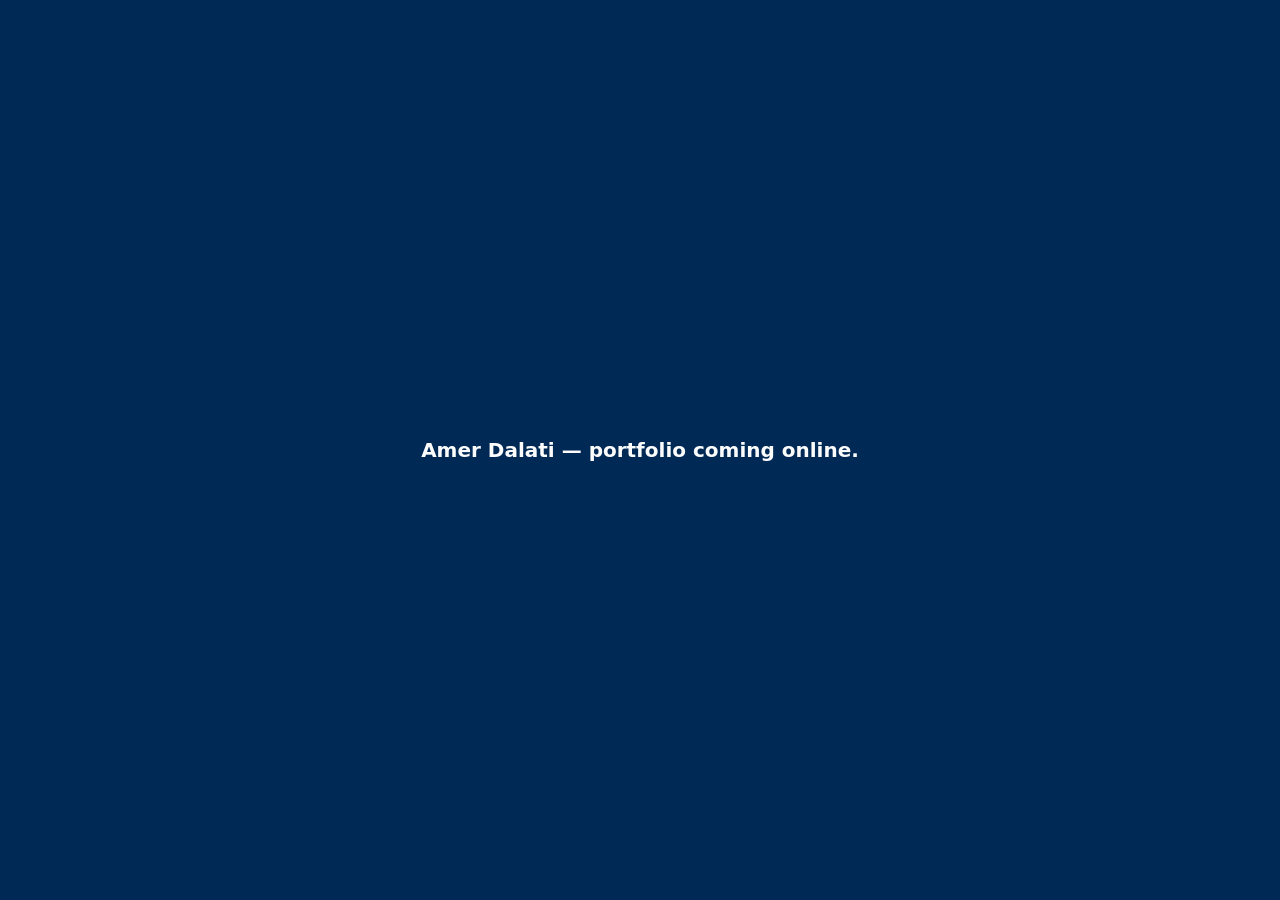
==== index.html @ c12037b4 "Set up GitHub Pages deployment Add the Actions workflow that publishes the site to https://amerdalat" ====
<!doctype html>
<html lang="en">
<head>
<meta charset="utf-8">
<meta name="viewport" content="width=device-width, initial-scale=1">
<meta name="theme-color" content="#002956">
<title>Amer Dalati</title>
<style>
  html, body { height: 100%; margin: 0; }
  body { display: grid; place-items: center; background: #002956; color: #fcfcfc;
         font: 600 1.25rem/1.4 system-ui, sans-serif; text-align: center; }
</style>
</head>
<body>
  <p>Amer Dalati — portfolio coming online.</p>
</body>
</html>
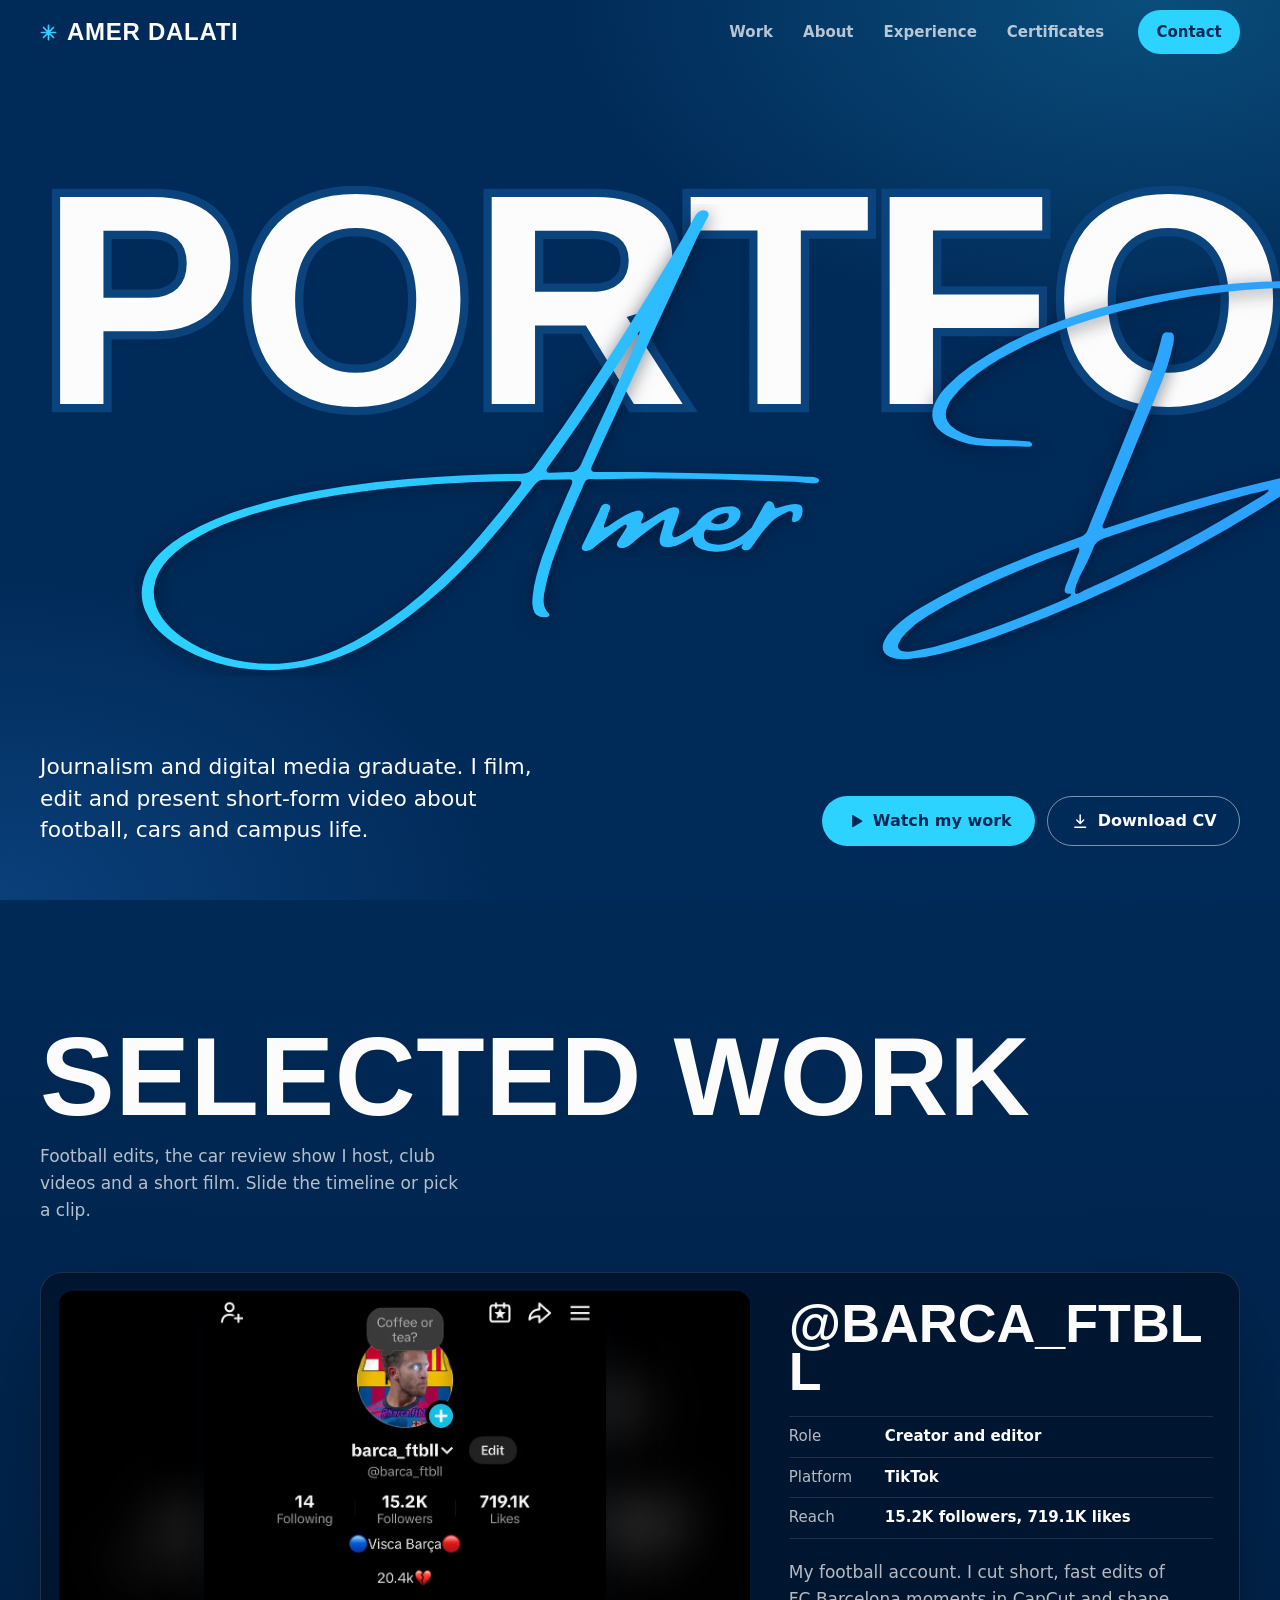
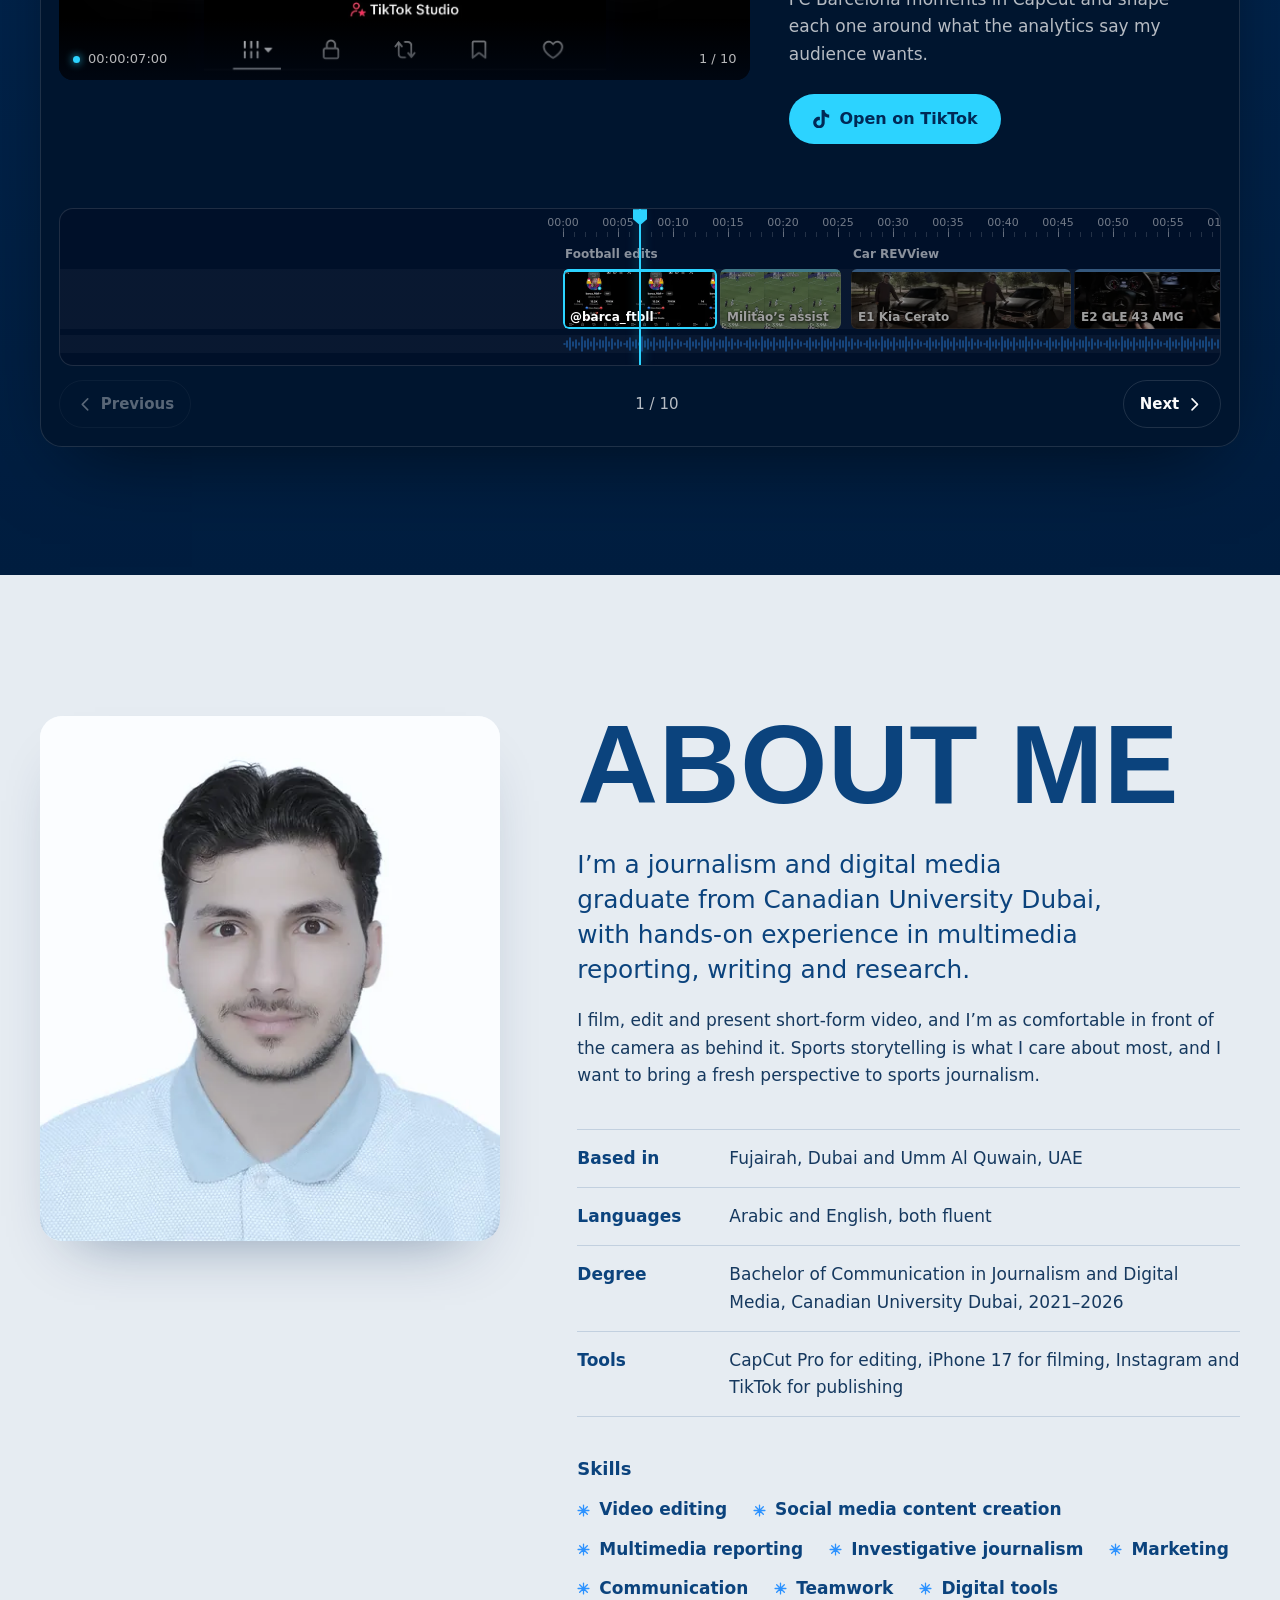
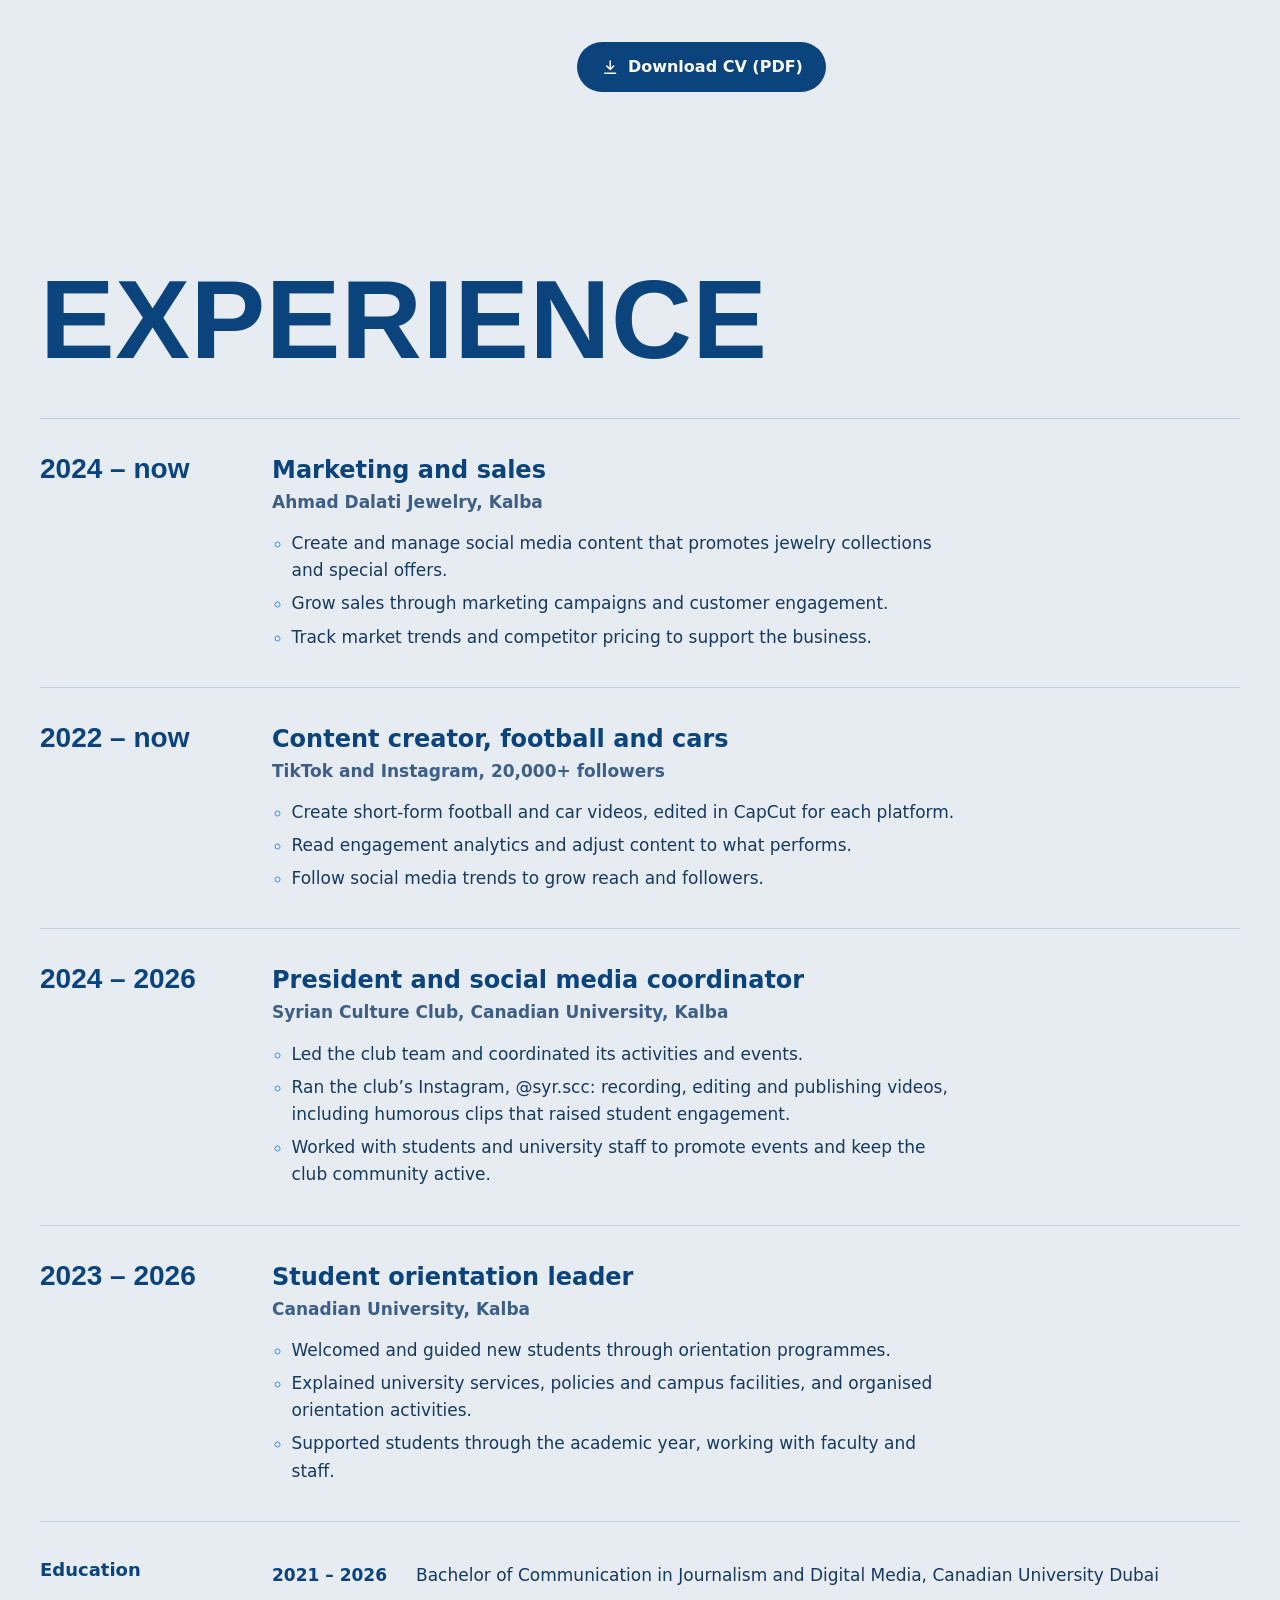
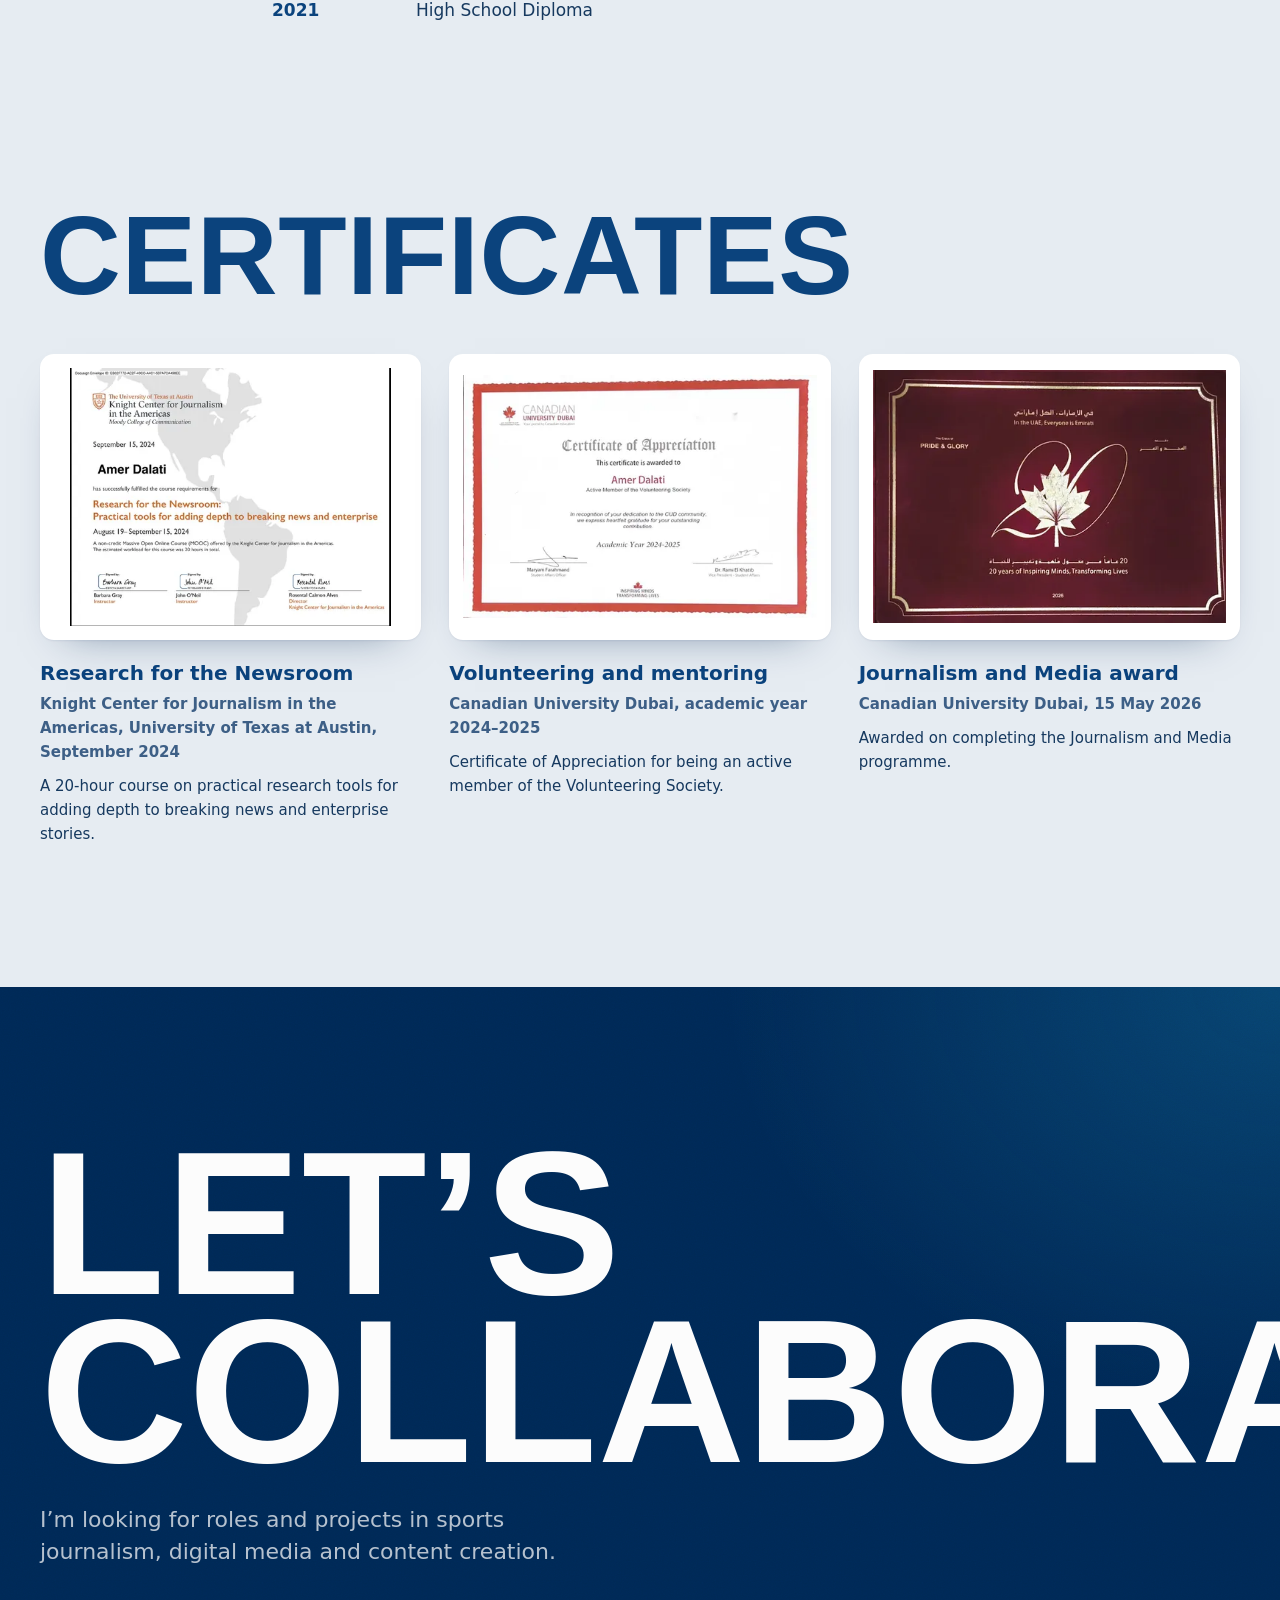
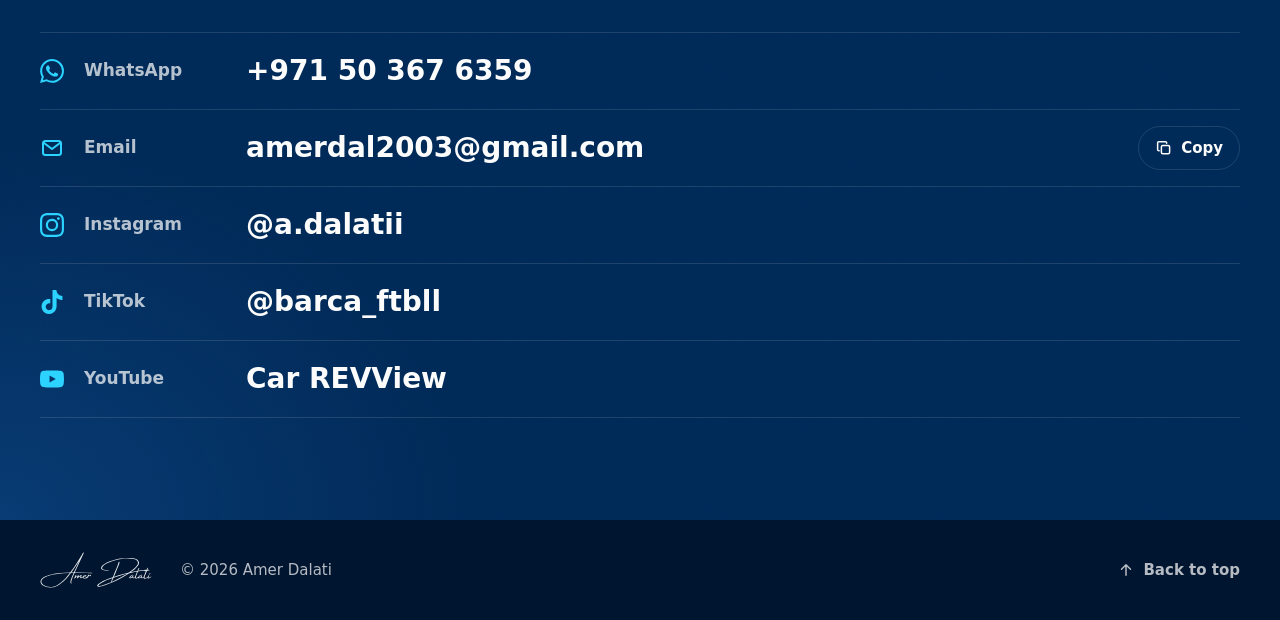
==== commit e822f75f: "Build the portfolio site Replace the placeholder with Amer's full portfolio: a hero that recreates h" ====
--- a/index.html
+++ b/index.html
@@ -1,17 +1,661 @@
 <!doctype html>
 <html lang="en">
 <head>
-<meta charset="utf-8">
-<meta name="viewport" content="width=device-width, initial-scale=1">
-<meta name="theme-color" content="#002956">
-<title>Amer Dalati</title>
-<style>
-  html, body { height: 100%; margin: 0; }
-  body { display: grid; place-items: center; background: #002956; color: #fcfcfc;
-         font: 600 1.25rem/1.4 system-ui, sans-serif; text-align: center; }
-</style>
+  <meta charset="utf-8">
+  <meta name="viewport" content="width=device-width, initial-scale=1, viewport-fit=cover">
+  <title>Amer Dalati | Journalism, video editing and content creation</title>
+  <meta name="description" content="Portfolio of Amer Dalati, a journalism and digital media graduate in the UAE who films, edits and presents short-form video about football, cars and campus life.">
+  <link rel="canonical" href="https://amerdalati.github.io/">
+  <meta name="theme-color" content="#002956">
+  <meta name="author" content="Amer Dalati">
+
+  <meta property="og:type" content="website">
+  <meta property="og:url" content="https://amerdalati.github.io/">
+  <meta property="og:title" content="Amer Dalati | Portfolio">
+  <meta property="og:description" content="Journalism and digital media graduate. Football edits, a car review show on YouTube, club content and a short film.">
+  <meta property="og:image" content="https://amerdalati.github.io/assets/img/og.jpg">
+  <meta property="og:image:type" content="image/jpeg">
+  <meta property="og:image:width" content="1200">
+  <meta property="og:image:height" content="630">
+  <meta property="og:image:alt" content="Amer Dalati's signature over the word Portfolio on a navy background.">
+  <meta name="twitter:card" content="summary_large_image">
+
+  <link rel="icon" href="favicon.svg" type="image/svg+xml">
+  <link rel="icon" href="favicon-32.png" sizes="32x32" type="image/png">
+  <link rel="apple-touch-icon" href="apple-touch-icon.png">
+  <link rel="manifest" href="site.webmanifest">
+
+  <link rel="preload" href="assets/fonts/big-shoulders-display.woff2" as="font" type="font/woff2" crossorigin>
+  <link rel="preload" href="assets/fonts/public-sans.woff2" as="font" type="font/woff2" crossorigin>
+  <link rel="stylesheet" href="assets/css/style.css">
+  <script>document.documentElement.classList.add('js');</script>
+  <script type="module" src="assets/js/main.js"></script>
+
+  <script type="application/ld+json">
+  {
+    "@context": "https://schema.org",
+    "@type": "Person",
+    "name": "Amer Dalati",
+    "url": "https://amerdalati.github.io/",
+    "image": "https://amerdalati.github.io/assets/img/portrait-800.jpg",
+    "jobTitle": "Video editor and content creator",
+    "description": "Journalism and digital media graduate who films, edits and presents short-form video about football, cars and campus life.",
+    "email": "mailto:amerdal2003@gmail.com",
+    "alumniOf": { "@type": "CollegeOrUniversity", "name": "Canadian University Dubai" },
+    "knowsLanguage": ["ar", "en"],
+    "address": { "@type": "PostalAddress", "addressCountry": "AE" },
+    "sameAs": [
+      "https://www.instagram.com/a.dalatii/",
+      "https://www.tiktok.com/@barca_ftbll",
+      "https://www.youtube.com/@AmerDalati-bg3nh",
+      "https://github.com/AmerDalati"
+    ]
+  }
+  </script>
 </head>
 <body>
-  <p>Amer Dalati — portfolio coming online.</p>
+<svg xmlns="http://www.w3.org/2000/svg" width="0" height="0" style="position:absolute" aria-hidden="true" focusable="false">
+<symbol id="i-tiktok" viewBox="0 0 24 24"><path fill="currentColor" d="M12.525.02c1.31-.02 2.61-.01 3.91-.02.08 1.53.63 3.09 1.75 4.17 1.12 1.11 2.7 1.62 4.24 1.79v4.03c-1.44-.05-2.89-.35-4.2-.97-.57-.26-1.1-.59-1.62-.93-.01 2.92.01 5.84-.02 8.75-.08 1.4-.54 2.79-1.35 3.94-1.31 1.92-3.58 3.17-5.91 3.21-1.43.08-2.86-.31-4.08-1.03-2.02-1.19-3.44-3.37-3.65-5.71-.02-.5-.03-1-.01-1.49.18-1.9 1.12-3.72 2.58-4.96 1.66-1.44 3.98-2.13 6.15-1.72.02 1.48-.04 2.96-.04 4.44-.99-.32-2.15-.23-3.02.37-.63.41-1.11 1.04-1.36 1.75-.21.51-.15 1.07-.14 1.61.24 1.64 1.82 3.02 3.5 2.87 1.12-.01 2.19-.66 2.77-1.61.19-.33.4-.67.41-1.06.1-1.79.06-3.57.07-5.36.01-4.03-.01-8.05.02-12.07z"/></symbol>
+<symbol id="i-instagram" viewBox="0 0 24 24"><path fill="currentColor" d="M7.0301.084c-1.2768.0602-2.1487.264-2.911.5634-.7888.3075-1.4575.72-2.1228 1.3877-.6652.6677-1.075 1.3368-1.3802 2.127-.2954.7638-.4956 1.6365-.552 2.914-.0564 1.2775-.0689 1.6882-.0626 4.947.0062 3.2586.0206 3.6671.0825 4.9473.061 1.2765.264 2.1482.5635 2.9107.308.7889.72 1.4573 1.388 2.1228.6679.6655 1.3365 1.0743 2.1285 1.38.7632.295 1.6361.4961 2.9134.552 1.2773.056 1.6884.069 4.9462.0627 3.2578-.0062 3.668-.0207 4.9478-.0814 1.28-.0607 2.147-.2652 2.9098-.5633.7889-.3086 1.4578-.72 2.1228-1.3881.665-.6682 1.0745-1.3378 1.3795-2.1284.2957-.7632.4966-1.636.552-2.9124.056-1.2809.0692-1.6898.063-4.948-.0063-3.2583-.021-3.6668-.0817-4.9465-.0607-1.2797-.264-2.1487-.5633-2.9117-.3084-.7889-.72-1.4568-1.3876-2.1228C21.2982 1.33 20.628.9208 19.8378.6165 19.074.321 18.2017.1197 16.9244.0645 15.6471.0093 15.236-.005 11.977.0014 8.718.0076 8.31.0215 7.0301.0839m.1402 21.6932c-1.17-.0509-1.8053-.2453-2.2287-.408-.5606-.216-.96-.4771-1.3819-.895-.422-.4178-.6811-.8186-.9-1.378-.1644-.4234-.3624-1.058-.4171-2.228-.0595-1.2645-.072-1.6442-.079-4.848-.007-3.2037.0053-3.583.0607-4.848.05-1.169.2456-1.805.408-2.2282.216-.5613.4762-.96.895-1.3816.4188-.4217.8184-.6814 1.3783-.9003.423-.1651 1.0575-.3614 2.227-.4171 1.2655-.06 1.6447-.072 4.848-.079 3.2033-.007 3.5835.005 4.8495.0608 1.169.0508 1.8053.2445 2.228.408.5608.216.96.4754 1.3816.895.4217.4194.6816.8176.9005 1.3787.1653.4217.3617 1.056.4169 2.2263.0602 1.2655.0739 1.645.0796 4.848.0058 3.203-.0055 3.5834-.061 4.848-.051 1.17-.245 1.8055-.408 2.2294-.216.5604-.4763.96-.8954 1.3814-.419.4215-.8181.6811-1.3783.9-.4224.1649-1.0577.3617-2.2262.4174-1.2656.0595-1.6448.072-4.8493.079-3.2045.007-3.5825-.006-4.848-.0608M16.953 5.5864A1.44 1.44 0 1 0 18.39 4.144a1.44 1.44 0 0 0-1.437 1.4424M5.8385 12.012c.0067 3.4032 2.7706 6.1557 6.173 6.1493 3.4026-.0065 6.157-2.7701 6.1506-6.1733-.0065-3.4032-2.771-6.1565-6.174-6.1498-3.403.0067-6.156 2.771-6.1496 6.1738M8 12.0077a4 4 0 1 1 4.008 3.9921A3.9996 3.9996 0 0 1 8 12.0077"/></symbol>
+<symbol id="i-youtube" viewBox="0 0 24 24"><path fill="currentColor" d="M23.498 6.186a3.016 3.016 0 0 0-2.122-2.136C19.505 3.545 12 3.545 12 3.545s-7.505 0-9.377.505A3.017 3.017 0 0 0 .502 6.186C0 8.07 0 12 0 12s0 3.93.502 5.814a3.016 3.016 0 0 0 2.122 2.136c1.871.505 9.376.505 9.376.505s7.505 0 9.377-.505a3.015 3.015 0 0 0 2.122-2.136C24 15.93 24 12 24 12s0-3.93-.502-5.814zM9.545 15.568V8.432L15.818 12l-6.273 3.568z"/></symbol>
+<symbol id="i-whatsapp" viewBox="0 0 24 24"><path fill="currentColor" d="M17.472 14.382c-.297-.149-1.758-.867-2.03-.967-.273-.099-.471-.148-.67.15-.197.297-.767.966-.94 1.164-.173.199-.347.223-.644.075-.297-.15-1.255-.463-2.39-1.475-.883-.788-1.48-1.761-1.653-2.059-.173-.297-.018-.458.13-.606.134-.133.298-.347.446-.52.149-.174.198-.298.298-.497.099-.198.05-.371-.025-.52-.075-.149-.669-1.612-.916-2.207-.242-.579-.487-.5-.669-.51-.173-.008-.371-.01-.57-.01-.198 0-.52.074-.792.372-.272.297-1.04 1.016-1.04 2.479 0 1.462 1.065 2.875 1.213 3.074.149.198 2.096 3.2 5.077 4.487.709.306 1.262.489 1.694.625.712.227 1.36.195 1.871.118.571-.085 1.758-.719 2.006-1.413.248-.694.248-1.289.173-1.413-.074-.124-.272-.198-.57-.347m-5.421 7.403h-.004a9.87 9.87 0 01-5.031-1.378l-.361-.214-3.741.982.998-3.648-.235-.374a9.86 9.86 0 01-1.51-5.26c.001-5.45 4.436-9.884 9.888-9.884 2.64 0 5.122 1.03 6.988 2.898a9.825 9.825 0 012.893 6.994c-.003 5.45-4.437 9.884-9.885 9.884m8.413-18.297A11.815 11.815 0 0012.05 0C5.495 0 .16 5.335.157 11.892c0 2.096.547 4.142 1.588 5.945L.057 24l6.305-1.654a11.882 11.882 0 005.683 1.448h.005c6.554 0 11.89-5.335 11.893-11.893a11.821 11.821 0 00-3.48-8.413Z"/></symbol>
+<symbol id="i-drive" viewBox="0 0 24 24"><path fill="currentColor" d="M12.01 1.485c-2.082 0-3.754.02-3.743.047.01.02 1.708 3.001 3.774 6.62l3.76 6.574h3.76c2.081 0 3.753-.02 3.742-.047-.005-.02-1.708-3.001-3.775-6.62l-3.76-6.574zm-4.76 1.73a789.828 789.861 0 0 0-3.63 6.319L0 15.868l1.89 3.298 1.885 3.297 3.62-6.335 3.618-6.33-1.88-3.287C8.1 4.704 7.255 3.22 7.25 3.214zm2.259 12.653-.203.348c-.114.198-.96 1.672-1.88 3.287a423.93 423.948 0 0 1-1.698 2.97c-.01.026 3.24.042 7.222.042h7.244l1.796-3.157c.992-1.734 1.85-3.23 1.906-3.323l.104-.167h-7.249z"/></symbol>
+<symbol id="i-play" viewBox="0 0 24 24"><path fill="currentColor" d="M8 5.14v13.72a1 1 0 0 0 1.5.86l11.24-6.86a1 1 0 0 0 0-1.72L9.5 4.28A1 1 0 0 0 8 5.14z"/></symbol>
+<symbol id="i-prev" viewBox="0 0 24 24"><path fill="none" stroke="currentColor" stroke-width="2" stroke-linecap="round" stroke-linejoin="round" d="M15 5l-7 7 7 7"/></symbol>
+<symbol id="i-next" viewBox="0 0 24 24"><path fill="none" stroke="currentColor" stroke-width="2" stroke-linecap="round" stroke-linejoin="round" d="M9 5l7 7-7 7"/></symbol>
+<symbol id="i-download" viewBox="0 0 24 24"><path fill="none" stroke="currentColor" stroke-width="2" stroke-linecap="round" stroke-linejoin="round" d="M12 4v11m0 0l-4.5-4.5M12 15l4.5-4.5M5 20h14"/></symbol>
+<symbol id="i-copy" viewBox="0 0 24 24"><rect x="8.5" y="8.5" width="11" height="11" rx="2" fill="none" stroke="currentColor" stroke-width="2"/><path fill="none" stroke="currentColor" stroke-width="2" stroke-linecap="round" d="M15.5 5.5v-.5a1.5 1.5 0 0 0-1.5-1.5H5A1.5 1.5 0 0 0 3.5 5v9A1.5 1.5 0 0 0 5 15.5h.5"/></symbol>
+<symbol id="i-check" viewBox="0 0 24 24"><path fill="none" stroke="currentColor" stroke-width="2.2" stroke-linecap="round" stroke-linejoin="round" d="M5 12.5l4.5 4.5L19 7.5"/></symbol>
+<symbol id="i-mail" viewBox="0 0 24 24"><rect x="3" y="5" width="18" height="14" rx="2.5" fill="none" stroke="currentColor" stroke-width="2"/><path fill="none" stroke="currentColor" stroke-width="2" stroke-linecap="round" stroke-linejoin="round" d="M4 7l8 6 8-6"/></symbol>
+<symbol id="i-menu" viewBox="0 0 24 24"><path fill="none" stroke="currentColor" stroke-width="2" stroke-linecap="round" d="M4 8h16M4 16h16"/></symbol>
+<symbol id="i-close" viewBox="0 0 24 24"><path fill="none" stroke="currentColor" stroke-width="2" stroke-linecap="round" d="M6 6l12 12M18 6L6 18"/></symbol>
+<symbol id="i-up" viewBox="0 0 24 24"><path fill="none" stroke="currentColor" stroke-width="2" stroke-linecap="round" stroke-linejoin="round" d="M12 19V5m0 0l-6 6m6-6l6 6"/></symbol>
+<symbol id="i-external" viewBox="0 0 24 24"><path fill="none" stroke="currentColor" stroke-width="2" stroke-linecap="round" stroke-linejoin="round" d="M14 5h5v5M19 5l-8.5 8.5M17 14v4a1.5 1.5 0 0 1-1.5 1.5h-9A1.5 1.5 0 0 1 5 18V8.5A1.5 1.5 0 0 1 6.5 7H10"/></symbol>
+<symbol id="i-expand" viewBox="0 0 24 24"><path fill="none" stroke="currentColor" stroke-width="2" stroke-linecap="round" stroke-linejoin="round" d="M14 4h6v6M10 20H4v-6M20 4l-7 7M4 20l7-7"/></symbol>
+<symbol id="i-star" viewBox="0 0 24 24"><path fill="none" stroke="currentColor" stroke-width="2.4" stroke-linecap="round" d="M2.00 12.00L22.00 12.00M4.93 4.93L19.07 19.07M12.00 2.00L12.00 22.00M19.07 4.93L4.93 19.07"/></symbol>
+</svg>
+  <a class="skip-link" href="#main">Skip to content</a>
+
+  <header class="site-header" data-header>
+    <div class="wrap header-inner">
+      <a class="wordmark" href="#top">
+        <svg class="icon" aria-hidden="true"><use href="#i-star"/></svg>
+        <span translate="no">Amer Dalati</span>
+      </a>
+      <nav class="nav" aria-label="Main">
+        <ul role="list">
+          <li><a href="#work">Work</a></li>
+          <li><a href="#about">About</a></li>
+          <li><a href="#experience">Experience</a></li>
+          <li><a href="#certificates">Certificates</a></li>
+        </ul>
+      </nav>
+      <a class="btn btn-small btn-primary header-cta" href="#contact">Contact</a>
+      <a class="header-whatsapp" href="https://wa.me/971503676359?text=Hi%20Amer%2C%20I%20saw%20your%20portfolio%20and%20would%20like%20to%20talk." target="_blank" rel="noopener" aria-label="Message Amer on WhatsApp">
+        <svg class="icon" aria-hidden="true"><use href="#i-whatsapp"/></svg>
+      </a>
+      <button class="menu-button" type="button" aria-haspopup="dialog" aria-expanded="false" aria-controls="menu" aria-label="Menu" data-menu-open>
+        <svg class="icon" aria-hidden="true"><use href="#i-menu"/></svg>
+        <span>Menu</span>
+      </button>
+    </div>
+  </header>
+
+  <dialog class="menu" id="menu" aria-label="Menu" data-menu>
+    <div class="menu-inner">
+      <div class="menu-top">
+        <span class="wordmark">
+          <svg class="icon" aria-hidden="true"><use href="#i-star"/></svg>
+          <span translate="no">Amer Dalati</span>
+        </span>
+        <button class="menu-close" type="button" data-menu-close>
+          <svg class="icon" aria-hidden="true"><use href="#i-close"/></svg>
+          <span class="visually-hidden">Close menu</span>
+        </button>
+      </div>
+      <nav aria-label="Menu">
+        <ul class="menu-links" role="list">
+          <li><a href="#work">Work</a></li>
+          <li><a href="#about">About</a></li>
+          <li><a href="#experience">Experience</a></li>
+          <li><a href="#certificates">Certificates</a></li>
+          <li><a href="#contact">Contact</a></li>
+        </ul>
+      </nav>
+      <div class="menu-actions">
+        <a class="btn btn-primary" href="https://wa.me/971503676359?text=Hi%20Amer%2C%20I%20saw%20your%20portfolio%20and%20would%20like%20to%20talk." target="_blank" rel="noopener">
+          <svg class="icon" aria-hidden="true"><use href="#i-whatsapp"/></svg>Message on WhatsApp
+        </a>
+        <a class="btn btn-ghost" href="cv/Amer-Dalati-CV.pdf" download>
+          <svg class="icon" aria-hidden="true"><use href="#i-download"/></svg>Download CV
+        </a>
+      </div>
+    </div>
+  </dialog>
+
+  <main id="main">
+    <section class="hero" id="top" aria-labelledby="hero-title">
+      <div class="wrap hero-inner">
+        <h1 class="hero-title" id="hero-title">
+          <span class="visually-hidden">Amer Dalati</span>
+          <span class="giant" aria-hidden="true"><span class="giant-line">Port</span><span class="giant-line">folio</span></span>
+          <img class="signature" src="assets/img/signature.svg" alt="" width="892" height="288" fetchpriority="high">
+        </h1>
+        <div class="hero-foot">
+          <p class="hero-intro">Journalism and digital media graduate. I film, edit and present short-form video about football, cars and campus life.</p>
+          <div class="hero-actions">
+            <a class="btn btn-primary" href="#work">
+              <svg class="icon" aria-hidden="true"><use href="#i-play"/></svg>Watch my work
+            </a>
+            <a class="btn btn-ghost" href="cv/Amer-Dalati-CV.pdf" download>
+              <svg class="icon" aria-hidden="true"><use href="#i-download"/></svg>Download CV
+            </a>
+          </div>
+        </div>
+      </div>
+    </section>
+
+    <section class="work" id="work" aria-labelledby="work-title">
+      <div class="wrap">
+        <div class="section-head">
+          <h2 class="display" id="work-title">Selected work</h2>
+          <p class="lede">Football edits, the car review show I host, club videos and a short film. Slide the timeline or pick a clip.</p>
+        </div>
+
+        <div class="editor" data-editor>
+          <div class="reel" data-reel>
+
+            <article class="clip" id="clip-barca" data-group="Football edits" data-label="@barca_ftbll" data-len="14">
+              <figure class="clip-media" style="--thumb: url('/assets/img/barca-profile-thumb.webp')">
+                <picture>
+                  <source type="image/webp" srcset="assets/img/barca-profile-480.webp 480w, assets/img/barca-profile-845.webp 845w" sizes="(min-width: 1280px) 760px, (min-width: 1024px) 60vw, 100vw">
+                  <img src="assets/img/barca-profile-845.jpg" width="845" height="818" loading="lazy" decoding="async" alt="The @barca_ftbll TikTok profile, showing 15.2K followers and 719.1K likes.">
+                </picture>
+              </figure>
+              <div class="clip-body">
+                <h3 class="clip-title" translate="no">@barca_ftbll</h3>
+                <dl class="clip-facts">
+                  <div><dt>Role</dt><dd>Creator and editor</dd></div>
+                  <div><dt>Platform</dt><dd>TikTok</dd></div>
+                  <div><dt>Reach</dt><dd>15.2K followers, 719.1K likes</dd></div>
+                </dl>
+                <p>My football account. I cut short, fast edits of FC Barcelona moments in CapCut and shape each one around what the analytics say my audience wants.</p>
+                <p class="clip-actions">
+                  <a class="btn btn-primary" href="https://www.tiktok.com/@barca_ftbll" target="_blank" rel="noopener">
+                    <svg class="icon" aria-hidden="true"><use href="#i-tiktok"/></svg>Open on TikTok
+                  </a>
+                </p>
+              </div>
+            </article>
+
+            <article class="clip" id="clip-militao" data-group="Football edits" data-label="Militão’s assist" data-len="11">
+              <figure class="clip-media" style="--thumb: url('/assets/img/militao-edit-thumb.webp')">
+                <picture>
+                  <source type="image/webp" srcset="assets/img/militao-edit-310.webp 310w" sizes="310px">
+                  <img src="assets/img/militao-edit-310.jpg" width="310" height="425" loading="lazy" decoding="async" alt="Frame from the edit titled “2022: Militão's assist”, showing 3.9M views.">
+                </picture>
+              </figure>
+              <div class="clip-body">
+                <h3 class="clip-title">Militão’s assist</h3>
+                <dl class="clip-facts">
+                  <div><dt>Role</dt><dd>Editor</dd></div>
+                  <div><dt>Platform</dt><dd>TikTok</dd></div>
+                  <div><dt>Reach</dt><dd>3.9M views</dd></div>
+                </dl>
+                <p>A single edit from <span translate="no">@barca_ftbll</span> that reached 3.9 million views.</p>
+                <p class="clip-actions">
+                  <a class="btn btn-primary" href="https://www.tiktok.com/@barca_ftbll/video/7206106672937307393" target="_blank" rel="noopener">
+                    <svg class="icon" aria-hidden="true"><use href="#i-tiktok"/></svg>Watch on TikTok
+                  </a>
+                </p>
+              </div>
+            </article>
+
+            <article class="clip" id="clip-cerato" data-group="Car REVView" data-label="E1 Kia Cerato" data-len="20">
+              <figure class="clip-media" style="--thumb: url('/assets/img/car-e1-kia-cerato-thumb.webp')">
+                <picture>
+                  <source type="image/webp" srcset="assets/img/car-e1-kia-cerato-480.webp 480w, assets/img/car-e1-kia-cerato-800.webp 800w, assets/img/car-e1-kia-cerato-1280.webp 1280w" sizes="(min-width: 1280px) 760px, (min-width: 1024px) 60vw, 100vw">
+                  <img src="assets/img/car-e1-kia-cerato-800.jpg" width="1280" height="720" loading="lazy" decoding="async" alt="Amer standing beside a grey 2020 Kia Cerato at night.">
+                </picture>
+                <a class="play" href="https://www.youtube.com/watch?v=vM5Lwe5mf-k&amp;list=PLIarbl7n68PHl2PUMi_hPMy7hAbXgq475" target="_blank" rel="noopener" data-embed="https://www.youtube-nocookie.com/embed/vM5Lwe5mf-k?autoplay=1&amp;rel=0&amp;playsinline=1" data-embed-title="Car REVView S1 E1: 2020 Kia Cerato">
+                  <span class="play-button"><svg class="icon" aria-hidden="true"><use href="#i-play"/></svg></span>
+                  <span class="visually-hidden">Play Car REVView episode 1, 2020 Kia Cerato</span>
+                </a>
+              </figure>
+              <div class="clip-body">
+                <h3 class="clip-title">2020 Kia Cerato</h3>
+                <dl class="clip-facts">
+                  <div><dt>Role</dt><dd>Producer, presenter and editor</dd></div>
+                  <div><dt>Series</dt><dd>Car REVView, season 1, episode 1</dd></div>
+                  <div><dt>Platform</dt><dd>YouTube</dd></div>
+                </dl>
+                <p>Car REVView is my YouTube car review series, from walkarounds to interiors and test drives.</p>
+                <p class="clip-actions">
+                  <a class="btn btn-primary" href="https://www.youtube.com/watch?v=vM5Lwe5mf-k&amp;list=PLIarbl7n68PHl2PUMi_hPMy7hAbXgq475" target="_blank" rel="noopener">
+                    <svg class="icon" aria-hidden="true"><use href="#i-youtube"/></svg>Watch on YouTube
+                  </a>
+                  <a class="text-link" href="https://www.youtube.com/playlist?list=PLIarbl7n68PHl2PUMi_hPMy7hAbXgq475" target="_blank" rel="noopener">All episodes</a>
+                </p>
+              </div>
+            </article>
+
+            <article class="clip" id="clip-gle43" data-group="Car REVView" data-label="E2 GLE 43 AMG" data-len="20">
+              <figure class="clip-media" style="--thumb: url('/assets/img/car-e2-gle43-thumb.webp')">
+                <picture>
+                  <source type="image/webp" srcset="assets/img/car-e2-gle43-480.webp 480w, assets/img/car-e2-gle43-800.webp 800w, assets/img/car-e2-gle43-1280.webp 1280w" sizes="(min-width: 1280px) 760px, (min-width: 1024px) 60vw, 100vw">
+                  <img src="assets/img/car-e2-gle43-800.jpg" width="1280" height="720" loading="lazy" decoding="async" alt="The steering wheel and lit instrument cluster of a 2019 Mercedes-Benz GLE 43 AMG at night.">
+                </picture>
+                <a class="play" href="https://www.youtube.com/watch?v=WJQjm_qQMBk&amp;list=PLIarbl7n68PHl2PUMi_hPMy7hAbXgq475" target="_blank" rel="noopener" data-embed="https://www.youtube-nocookie.com/embed/WJQjm_qQMBk?autoplay=1&amp;rel=0&amp;playsinline=1" data-embed-title="Car REVView S1 E2: 2019 Mercedes-Benz GLE 43 AMG">
+                  <span class="play-button"><svg class="icon" aria-hidden="true"><use href="#i-play"/></svg></span>
+                  <span class="visually-hidden">Play Car REVView episode 2, 2019 Mercedes-Benz GLE 43 AMG</span>
+                </a>
+              </figure>
+              <div class="clip-body">
+                <h3 class="clip-title">2019 Mercedes-Benz GLE 43 AMG</h3>
+                <dl class="clip-facts">
+                  <div><dt>Role</dt><dd>Producer, presenter and editor</dd></div>
+                  <div><dt>Series</dt><dd>Car REVView, season 1, episode 2</dd></div>
+                  <div><dt>Platform</dt><dd>YouTube</dd></div>
+                </dl>
+                <p>Car REVView is my YouTube car review series, from walkarounds to interiors and test drives.</p>
+                <p class="clip-actions">
+                  <a class="btn btn-primary" href="https://www.youtube.com/watch?v=WJQjm_qQMBk&amp;list=PLIarbl7n68PHl2PUMi_hPMy7hAbXgq475" target="_blank" rel="noopener">
+                    <svg class="icon" aria-hidden="true"><use href="#i-youtube"/></svg>Watch on YouTube
+                  </a>
+                  <a class="text-link" href="https://www.youtube.com/playlist?list=PLIarbl7n68PHl2PUMi_hPMy7hAbXgq475" target="_blank" rel="noopener">All episodes</a>
+                </p>
+              </div>
+            </article>
+
+            <article class="clip" id="clip-m4" data-group="Car REVView" data-label="E3 BMW M4" data-len="20">
+              <figure class="clip-media" style="--thumb: url('/assets/img/car-e3-m4-thumb.webp')">
+                <picture>
+                  <source type="image/webp" srcset="assets/img/car-e3-m4-480.webp 480w, assets/img/car-e3-m4-800.webp 800w, assets/img/car-e3-m4-1280.webp 1280w" sizes="(min-width: 1280px) 760px, (min-width: 1024px) 60vw, 100vw">
+                  <img src="assets/img/car-e3-m4-800.jpg" width="1280" height="720" loading="lazy" decoding="async" alt="A 2021 BMW M4 Competition parked at night with its headlights on.">
+                </picture>
+                <a class="play" href="https://youtu.be/xcxXQZtUO9Q" target="_blank" rel="noopener" data-embed="https://www.youtube-nocookie.com/embed/xcxXQZtUO9Q?autoplay=1&amp;rel=0&amp;playsinline=1" data-embed-title="Car REVView S1 E3: 2021 BMW M4 Competition">
+                  <span class="play-button"><svg class="icon" aria-hidden="true"><use href="#i-play"/></svg></span>
+                  <span class="visually-hidden">Play Car REVView episode 3, 2021 BMW M4 Competition</span>
+                </a>
+              </figure>
+              <div class="clip-body">
+                <h3 class="clip-title">2021 BMW M4 Competition</h3>
+                <dl class="clip-facts">
+                  <div><dt>Role</dt><dd>Producer, presenter and editor</dd></div>
+                  <div><dt>Series</dt><dd>Car REVView, season 1, episode 3</dd></div>
+                  <div><dt>Platform</dt><dd>YouTube</dd></div>
+                </dl>
+                <p>Car REVView is my YouTube car review series, from walkarounds to interiors and test drives.</p>
+                <p class="clip-actions">
+                  <a class="btn btn-primary" href="https://youtu.be/xcxXQZtUO9Q" target="_blank" rel="noopener">
+                    <svg class="icon" aria-hidden="true"><use href="#i-youtube"/></svg>Watch on YouTube
+                  </a>
+                  <a class="text-link" href="https://www.youtube.com/playlist?list=PLIarbl7n68PHl2PUMi_hPMy7hAbXgq475" target="_blank" rel="noopener">All episodes</a>
+                </p>
+              </div>
+            </article>
+
+            <article class="clip" id="clip-xtrail" data-group="Car REVView" data-label="E4 X-Trail" data-len="20">
+              <figure class="clip-media" style="--thumb: url('/assets/img/car-e4-xtrail-thumb.webp')">
+                <picture>
+                  <source type="image/webp" srcset="assets/img/car-e4-xtrail-480.webp 480w, assets/img/car-e4-xtrail-800.webp 800w, assets/img/car-e4-xtrail-1280.webp 1280w" sizes="(min-width: 1280px) 760px, (min-width: 1024px) 60vw, 100vw">
+                  <img src="assets/img/car-e4-xtrail-800.jpg" width="1280" height="720" loading="lazy" decoding="async" alt="Amer talking to the camera from the driver's seat of a 2015 Nissan X-Trail.">
+                </picture>
+                <a class="play" href="https://www.youtube.com/watch?v=KbKLEkshRsM&amp;list=PLIarbl7n68PHl2PUMi_hPMy7hAbXgq475" target="_blank" rel="noopener" data-embed="https://www.youtube-nocookie.com/embed/KbKLEkshRsM?autoplay=1&amp;rel=0&amp;playsinline=1" data-embed-title="Car REVView S1 E4: 2015 Nissan X-Trail">
+                  <span class="play-button"><svg class="icon" aria-hidden="true"><use href="#i-play"/></svg></span>
+                  <span class="visually-hidden">Play Car REVView episode 4, 2015 Nissan X-Trail</span>
+                </a>
+              </figure>
+              <div class="clip-body">
+                <h3 class="clip-title">2015 Nissan X-Trail</h3>
+                <dl class="clip-facts">
+                  <div><dt>Role</dt><dd>Producer, presenter and editor</dd></div>
+                  <div><dt>Series</dt><dd>Car REVView, season 1, episode 4</dd></div>
+                  <div><dt>Platform</dt><dd>YouTube</dd></div>
+                </dl>
+                <p>Car REVView is my YouTube car review series, from walkarounds to interiors and test drives.</p>
+                <p class="clip-actions">
+                  <a class="btn btn-primary" href="https://www.youtube.com/watch?v=KbKLEkshRsM&amp;list=PLIarbl7n68PHl2PUMi_hPMy7hAbXgq475" target="_blank" rel="noopener">
+                    <svg class="icon" aria-hidden="true"><use href="#i-youtube"/></svg>Watch on YouTube
+                  </a>
+                  <a class="text-link" href="https://www.youtube.com/playlist?list=PLIarbl7n68PHl2PUMi_hPMy7hAbXgq475" target="_blank" rel="noopener">All episodes</a>
+                </p>
+              </div>
+            </article>
+
+            <article class="clip" id="clip-s560" data-group="Car REVView" data-label="E5 S560" data-len="20">
+              <figure class="clip-media" style="--thumb: url('/assets/img/car-e5-s560-thumb.webp')">
+                <picture>
+                  <source type="image/webp" srcset="assets/img/car-e5-s560-480.webp 480w, assets/img/car-e5-s560-800.webp 800w, assets/img/car-e5-s560-1280.webp 1280w" sizes="(min-width: 1280px) 760px, (min-width: 1024px) 60vw, 100vw">
+                  <img src="assets/img/car-e5-s560-800.jpg" width="1280" height="720" loading="lazy" decoding="async" alt="Amer at the wheel of a 2018 Mercedes-Benz S560 with blue ambient lighting.">
+                </picture>
+                <a class="play" href="https://www.youtube.com/watch?v=nGJzkuiFp_4&amp;list=PLIarbl7n68PHl2PUMi_hPMy7hAbXgq475" target="_blank" rel="noopener" data-embed="https://www.youtube-nocookie.com/embed/nGJzkuiFp_4?autoplay=1&amp;rel=0&amp;playsinline=1" data-embed-title="Car REVView S1 E5: 2018 Mercedes-Benz S560">
+                  <span class="play-button"><svg class="icon" aria-hidden="true"><use href="#i-play"/></svg></span>
+                  <span class="visually-hidden">Play Car REVView episode 5, 2018 Mercedes-Benz S560</span>
+                </a>
+              </figure>
+              <div class="clip-body">
+                <h3 class="clip-title">2018 Mercedes-Benz S560</h3>
+                <dl class="clip-facts">
+                  <div><dt>Role</dt><dd>Producer, presenter and editor</dd></div>
+                  <div><dt>Series</dt><dd>Car REVView, season 1, episode 5</dd></div>
+                  <div><dt>Platform</dt><dd>YouTube</dd></div>
+                </dl>
+                <p>Car REVView is my YouTube car review series, from walkarounds to interiors and test drives.</p>
+                <p class="clip-actions">
+                  <a class="btn btn-primary" href="https://www.youtube.com/watch?v=nGJzkuiFp_4&amp;list=PLIarbl7n68PHl2PUMi_hPMy7hAbXgq475" target="_blank" rel="noopener">
+                    <svg class="icon" aria-hidden="true"><use href="#i-youtube"/></svg>Watch on YouTube
+                  </a>
+                  <a class="text-link" href="https://www.youtube.com/playlist?list=PLIarbl7n68PHl2PUMi_hPMy7hAbXgq475" target="_blank" rel="noopener">All episodes</a>
+                </p>
+              </div>
+            </article>
+
+            <article class="clip" id="clip-syrian-club" data-group="Syrian Culture Club" data-label="@syr.scc" data-len="14">
+              <figure class="clip-media" style="--thumb: url('/assets/img/syrian-club-thumb.webp')">
+                <picture>
+                  <source type="image/webp" srcset="assets/img/syrian-club-480.webp 480w, assets/img/syrian-club-824.webp 824w" sizes="(min-width: 1280px) 760px, (min-width: 1024px) 60vw, 100vw">
+                  <img src="assets/img/syrian-club-824.jpg" width="824" height="828" loading="lazy" decoding="async" alt="The Syrian Culture Club logo.">
+                </picture>
+              </figure>
+              <div class="clip-body">
+                <h3 class="clip-title" translate="no">@syr.scc</h3>
+                <dl class="clip-facts">
+                  <div><dt>Role</dt><dd>President and social media coordinator</dd></div>
+                  <div><dt>Platform</dt><dd>Instagram</dd></div>
+                  <div><dt>Years</dt><dd>2024–2026</dd></div>
+                </dl>
+                <p>I led the Syrian Culture Club and ran its Instagram: recording, editing and publishing videos, including humorous clips that got more students involved.</p>
+                <p class="clip-actions">
+                  <a class="btn btn-primary" href="https://www.instagram.com/syr.scc/" target="_blank" rel="noopener">
+                    <svg class="icon" aria-hidden="true"><use href="#i-instagram"/></svg>Open on Instagram
+                  </a>
+                </p>
+              </div>
+            </article>
+
+            <article class="clip" id="clip-interviews" data-group="Syrian Culture Club" data-label="Student interviews" data-len="16">
+              <figure class="clip-media" style="--thumb: url('/assets/img/student-interviews-thumb.webp')">
+                <picture>
+                  <source type="image/webp" srcset="assets/img/student-interviews-310.webp 310w" sizes="310px">
+                  <img src="assets/img/student-interviews-310.jpg" width="310" height="492" loading="lazy" decoding="async" alt="Title card reading “Student Interviews” with the Syrian Club logo and a microphone.">
+                </picture>
+              </figure>
+              <div class="clip-body">
+                <h3 class="clip-title">Student interviews</h3>
+                <dl class="clip-facts">
+                  <div><dt>Role</dt><dd>Producer and editor</dd></div>
+                  <div><dt>Platform</dt><dd>Instagram reel</dd></div>
+                </dl>
+                <p>An interview reel with students, produced and edited for the club’s Instagram.</p>
+                <p class="clip-actions">
+                  <a class="btn btn-primary" href="https://www.instagram.com/syr.scc/reel/DUcsu4sEgcj/" target="_blank" rel="noopener">
+                    <svg class="icon" aria-hidden="true"><use href="#i-instagram"/></svg>Watch on Instagram
+                  </a>
+                </p>
+              </div>
+            </article>
+
+            <article class="clip" id="clip-short-film" data-group="Short film" data-label="Short film" data-len="26">
+              <figure class="clip-media" style="--thumb: url('/assets/img/short-film-thumb.webp')">
+                <picture>
+                  <source type="image/webp" srcset="assets/img/short-film-480.webp 480w, assets/img/short-film-800.webp 800w, assets/img/short-film-1206.webp 1206w" sizes="(min-width: 1280px) 760px, (min-width: 1024px) 60vw, 100vw">
+                  <img src="assets/img/short-film-800.jpg" width="1206" height="656" loading="lazy" decoding="async" alt="Still from the short film: a young man with curly hair and glasses, one hand on his head.">
+                </picture>
+                <a class="play" href="https://drive.google.com/file/d/1vQgxu9AmOWuINXmx1whCqsMWSjq0rw4M/view" target="_blank" rel="noopener" data-embed="https://drive.google.com/file/d/1vQgxu9AmOWuINXmx1whCqsMWSjq0rw4M/preview" data-embed-title="Short film edited and co-filmed by Amer Dalati">
+                  <span class="play-button"><svg class="icon" aria-hidden="true"><use href="#i-play"/></svg></span>
+                  <span class="visually-hidden">Play the short film</span>
+                </a>
+              </figure>
+              <div class="clip-body">
+                <h3 class="clip-title">Short film</h3>
+                <dl class="clip-facts">
+                  <div><dt>Role</dt><dd>Editor and co-camera operator</dd></div>
+                  <div><dt>Platform</dt><dd>Google Drive</dd></div>
+                </dl>
+                <p>A short film made for MCM 210: Media Sociology at Canadian University Dubai. I co-filmed it and cut the final edit.</p>
+                <p class="clip-actions">
+                  <a class="btn btn-primary" href="https://drive.google.com/file/d/1vQgxu9AmOWuINXmx1whCqsMWSjq0rw4M/view" target="_blank" rel="noopener">
+                    <svg class="icon" aria-hidden="true"><use href="#i-drive"/></svg>Open in Google Drive
+                  </a>
+                </p>
+              </div>
+            </article>
+
+          </div>
+        </div>
+      </div>
+    </section>
+
+    <section class="about" id="about" aria-labelledby="about-title">
+      <div class="wrap about-grid">
+        <h2 class="display about-title" id="about-title">About me</h2>
+        <figure class="portrait">
+          <picture>
+            <source type="image/webp" srcset="assets/img/portrait-480.webp 480w, assets/img/portrait-800.webp 800w, assets/img/portrait-1086.webp 1086w" sizes="(min-width: 900px) 420px, 340px">
+            <img src="assets/img/portrait-800.jpg" width="1086" height="1240" loading="lazy" decoding="async" alt="Portrait of Amer Dalati.">
+          </picture>
+        </figure>
+        <div class="about-body">
+          <p class="about-lead">I’m a journalism and digital media graduate from Canadian University Dubai, with hands-on experience in multimedia reporting, writing and research.</p>
+          <p>I film, edit and present short-form video, and I’m as comfortable in front of the camera as behind it. Sports storytelling is what I care about most, and I want to bring a fresh perspective to sports journalism.</p>
+          <dl class="facts">
+            <div>
+              <dt>Based in</dt>
+              <dd>Fujairah, Dubai and Umm Al Quwain, UAE</dd>
+            </div>
+            <div>
+              <dt>Languages</dt>
+              <dd>Arabic and English, both fluent</dd>
+            </div>
+            <div>
+              <dt>Degree</dt>
+              <dd>Bachelor of Communication in Journalism and Digital Media, Canadian University Dubai, 2021–2026</dd>
+            </div>
+            <div>
+              <dt>Tools</dt>
+              <dd>CapCut Pro for editing, iPhone 17 for filming, Instagram and TikTok for publishing</dd>
+            </div>
+          </dl>
+          <h3 class="subhead">Skills</h3>
+          <ul class="skills" role="list">
+            <li><svg class="icon" aria-hidden="true"><use href="#i-star"/></svg>Video editing</li>
+            <li><svg class="icon" aria-hidden="true"><use href="#i-star"/></svg>Social media content creation</li>
+            <li><svg class="icon" aria-hidden="true"><use href="#i-star"/></svg>Multimedia reporting</li>
+            <li><svg class="icon" aria-hidden="true"><use href="#i-star"/></svg>Investigative journalism</li>
+            <li><svg class="icon" aria-hidden="true"><use href="#i-star"/></svg>Marketing</li>
+            <li><svg class="icon" aria-hidden="true"><use href="#i-star"/></svg>Communication</li>
+            <li><svg class="icon" aria-hidden="true"><use href="#i-star"/></svg>Teamwork</li>
+            <li><svg class="icon" aria-hidden="true"><use href="#i-star"/></svg>Digital tools</li>
+          </ul>
+          <a class="btn btn-ink" href="cv/Amer-Dalati-CV.pdf" download>
+            <svg class="icon" aria-hidden="true"><use href="#i-download"/></svg>Download CV (PDF)
+          </a>
+        </div>
+      </div>
+    </section>
+
+    <section class="experience" id="experience" aria-labelledby="experience-title">
+      <div class="wrap">
+        <h2 class="display" id="experience-title">Experience</h2>
+        <ul class="jobs" role="list">
+          <li class="job">
+            <p class="job-dates">2024 – now</p>
+            <div class="job-body">
+              <h3 class="job-title">Marketing and sales</h3>
+              <p class="job-org">Ahmad Dalati Jewelry, Kalba</p>
+              <ul>
+                <li>Create and manage social media content that promotes jewelry collections and special offers.</li>
+                <li>Grow sales through marketing campaigns and customer engagement.</li>
+                <li>Track market trends and competitor pricing to support the business.</li>
+              </ul>
+            </div>
+          </li>
+          <li class="job">
+            <p class="job-dates">2022 – now</p>
+            <div class="job-body">
+              <h3 class="job-title">Content creator, football and cars</h3>
+              <p class="job-org">TikTok and Instagram, 20,000+ followers</p>
+              <ul>
+                <li>Create short-form football and car videos, edited in CapCut for each platform.</li>
+                <li>Read engagement analytics and adjust content to what performs.</li>
+                <li>Follow social media trends to grow reach and followers.</li>
+              </ul>
+            </div>
+          </li>
+          <li class="job">
+            <p class="job-dates">2024 – 2026</p>
+            <div class="job-body">
+              <h3 class="job-title">President and social media coordinator</h3>
+              <p class="job-org">Syrian Culture Club, Canadian University, Kalba</p>
+              <ul>
+                <li>Led the club team and coordinated its activities and events.</li>
+                <li>Ran the club’s Instagram, <span translate="no">@syr.scc</span>: recording, editing and publishing videos, including humorous clips that raised student engagement.</li>
+                <li>Worked with students and university staff to promote events and keep the club community active.</li>
+              </ul>
+            </div>
+          </li>
+          <li class="job">
+            <p class="job-dates">2023 – 2026</p>
+            <div class="job-body">
+              <h3 class="job-title">Student orientation leader</h3>
+              <p class="job-org">Canadian University, Kalba</p>
+              <ul>
+                <li>Welcomed and guided new students through orientation programmes.</li>
+                <li>Explained university services, policies and campus facilities, and organised orientation activities.</li>
+                <li>Supported students through the academic year, working with faculty and staff.</li>
+              </ul>
+            </div>
+          </li>
+        </ul>
+
+        <div class="education">
+          <h3 class="subhead">Education</h3>
+          <ul class="edu-list" role="list">
+            <li>
+              <span class="edu-dates">2021 – 2026</span>
+              <span class="edu-what">Bachelor of Communication in Journalism and Digital Media, Canadian University Dubai</span>
+            </li>
+            <li>
+              <span class="edu-dates">2021</span>
+              <span class="edu-what">High School Diploma</span>
+            </li>
+          </ul>
+        </div>
+      </div>
+    </section>
+
+    <section class="certificates" id="certificates" aria-labelledby="certificates-title">
+      <div class="wrap">
+        <h2 class="display" id="certificates-title">Certificates</h2>
+        <ul class="cert-grid" role="list">
+          <li class="cert">
+            <button class="cert-open" type="button" data-full="assets/img/cert-knight-center-845.webp" data-w="845" data-h="679" data-caption="Research for the Newsroom, Knight Center for Journalism in the Americas, University of Texas at Austin, September 2024." aria-label="View the Research for the Newsroom certificate full size">
+              <picture>
+                <source type="image/webp" srcset="assets/img/cert-knight-center-480.webp 480w, assets/img/cert-knight-center-845.webp 845w" sizes="(min-width: 1024px) 380px, (min-width: 700px) 30vw, 90vw">
+                <img src="assets/img/cert-knight-center-845.jpg" width="845" height="679" loading="lazy" decoding="async" alt="Certificate from the Knight Center for Journalism in the Americas awarded to Amer Dalati.">
+              </picture>
+              <span class="cert-zoom" aria-hidden="true"><svg class="icon"><use href="#i-expand"/></svg></span>
+            </button>
+            <h3 class="cert-title">Research for the Newsroom</h3>
+            <p class="cert-meta">Knight Center for Journalism in the Americas, University of Texas at Austin, September 2024</p>
+            <p class="cert-text">A 20-hour course on practical research tools for adding depth to breaking news and enterprise stories.</p>
+          </li>
+          <li class="cert">
+            <button class="cert-open" type="button" data-full="assets/img/cert-volunteering-1086.webp" data-w="1086" data-h="747" data-caption="Certificate of Appreciation, Volunteering Society, Canadian University Dubai, academic year 2024–2025." aria-label="View the Certificate of Appreciation full size">
+              <picture>
+                <source type="image/webp" srcset="assets/img/cert-volunteering-480.webp 480w, assets/img/cert-volunteering-1086.webp 1086w" sizes="(min-width: 1024px) 380px, (min-width: 700px) 30vw, 90vw">
+                <img src="assets/img/cert-volunteering-1086.jpg" width="1086" height="747" loading="lazy" decoding="async" alt="Canadian University Dubai Certificate of Appreciation awarded to Amer Dalati.">
+              </picture>
+              <span class="cert-zoom" aria-hidden="true"><svg class="icon"><use href="#i-expand"/></svg></span>
+            </button>
+            <h3 class="cert-title">Volunteering and mentoring</h3>
+            <p class="cert-meta">Canadian University Dubai, academic year 2024–2025</p>
+            <p class="cert-text">Certificate of Appreciation for being an active member of the Volunteering Society.</p>
+          </li>
+          <li class="cert">
+            <button class="cert-open" type="button" data-full="assets/img/cert-cud-award-845.webp" data-w="845" data-h="606" data-caption="Award for completing the Journalism and Media programme, Canadian University Dubai, 15 May 2026." aria-label="View the Journalism and Media completion award full size">
+              <picture>
+                <source type="image/webp" srcset="assets/img/cert-cud-award-480.webp 480w, assets/img/cert-cud-award-845.webp 845w" sizes="(min-width: 1024px) 380px, (min-width: 700px) 30vw, 90vw">
+                <img src="assets/img/cert-cud-award-845.jpg" width="845" height="606" loading="lazy" decoding="async" alt="Canadian University Dubai award folder marking 20 years of the university.">
+              </picture>
+              <span class="cert-zoom" aria-hidden="true"><svg class="icon"><use href="#i-expand"/></svg></span>
+            </button>
+            <h3 class="cert-title">Journalism and Media award</h3>
+            <p class="cert-meta">Canadian University Dubai, 15 May 2026</p>
+            <p class="cert-text">Awarded on completing the Journalism and Media programme.</p>
+          </li>
+        </ul>
+      </div>
+    </section>
+
+    <section class="contact" id="contact" aria-labelledby="contact-title">
+      <div class="wrap">
+        <h2 class="contact-title" id="contact-title"><span>Let’s</span> <span>collaborate</span></h2>
+        <p class="contact-lede">I’m looking for roles and projects in sports journalism, digital media and content creation.</p>
+        <ul class="contact-list" role="list">
+          <li>
+            <a class="contact-row" href="https://wa.me/971503676359?text=Hi%20Amer%2C%20I%20saw%20your%20portfolio%20and%20would%20like%20to%20talk." target="_blank" rel="noopener">
+              <svg class="icon" aria-hidden="true"><use href="#i-whatsapp"/></svg>
+              <span class="contact-label">WhatsApp</span>
+              <span class="contact-value" translate="no">+971 50 367 6359</span>
+            </a>
+          </li>
+          <li>
+            <a class="contact-row" href="mailto:amerdal2003@gmail.com">
+              <svg class="icon" aria-hidden="true"><use href="#i-mail"/></svg>
+              <span class="contact-label">Email</span>
+              <span class="contact-value" translate="no">amerdal2003@<wbr>gmail.com</span>
+            </a>
+            <button class="copy" type="button" data-copy="amerdal2003@gmail.com" aria-label="Copy email address">
+              <svg class="icon" aria-hidden="true"><use href="#i-copy"/></svg>
+              <span data-copy-label>Copy</span>
+            </button>
+          </li>
+          <li>
+            <a class="contact-row" href="https://www.instagram.com/a.dalatii/" target="_blank" rel="noopener">
+              <svg class="icon" aria-hidden="true"><use href="#i-instagram"/></svg>
+              <span class="contact-label">Instagram</span>
+              <span class="contact-value" translate="no">@a.dalatii</span>
+            </a>
+          </li>
+          <li>
+            <a class="contact-row" href="https://www.tiktok.com/@barca_ftbll" target="_blank" rel="noopener">
+              <svg class="icon" aria-hidden="true"><use href="#i-tiktok"/></svg>
+              <span class="contact-label">TikTok</span>
+              <span class="contact-value" translate="no">@barca_ftbll</span>
+            </a>
+          </li>
+          <li>
+            <a class="contact-row" href="https://www.youtube.com/@AmerDalati-bg3nh" target="_blank" rel="noopener">
+              <svg class="icon" aria-hidden="true"><use href="#i-youtube"/></svg>
+              <span class="contact-label">YouTube</span>
+              <span class="contact-value" translate="no">Car REVView</span>
+            </a>
+          </li>
+        </ul>
+      </div>
+    </section>
+  </main>
+
+  <footer class="site-footer">
+    <div class="wrap footer-inner">
+      <img class="footer-signature" src="assets/img/signature-white.svg" alt="" width="892" height="288" loading="lazy">
+      <p class="footer-copy">© 2026 Amer Dalati</p>
+      <a class="to-top" href="#top">
+        <svg class="icon" aria-hidden="true"><use href="#i-up"/></svg>Back to top
+      </a>
+    </div>
+  </footer>
+
+  <dialog class="lightbox" aria-labelledby="lightbox-caption" data-lightbox>
+    <button class="lightbox-close" type="button" data-lightbox-close>
+      <svg class="icon" aria-hidden="true"><use href="#i-close"/></svg>
+      <span class="visually-hidden">Close</span>
+    </button>
+    <p class="lightbox-caption" id="lightbox-caption" data-lightbox-caption></p>
+  </dialog>
+
+  <p class="visually-hidden" aria-live="polite" data-announcer></p>
 </body>
 </html>
--- a/assets/css/style.css
+++ b/assets/css/style.css
@@ -0,0 +1,1860 @@
+/* Amer Dalati — portfolio
+   Colours, type and signature come from Amer's own Canva portfolio. */
+
+/* ---------- Fonts (self-hosted, SIL Open Font License) ---------- */
+@font-face {
+  font-family: "Big Shoulders Display";
+  src: url("../fonts/big-shoulders-display.woff2") format("woff2");
+  font-weight: 100 900;
+  font-style: normal;
+  font-display: block;
+}
+@font-face {
+  font-family: "Public Sans";
+  src: url("../fonts/public-sans.woff2") format("woff2");
+  font-weight: 100 900;
+  font-style: normal;
+  font-display: swap;
+}
+@font-face {
+  font-family: "Public Sans";
+  src: url("../fonts/public-sans-italic.woff2") format("woff2");
+  font-weight: 100 900;
+  font-style: italic;
+  font-display: swap;
+}
+
+/* ---------- Tokens ---------- */
+:root {
+  color-scheme: dark;
+  --navy: #002956;
+  --night: #001d3f;
+  --deep: #00152f;
+  --ink: #0b437d;
+  --ink-body: #16395f;
+  --ink-soft: #3d5f86;
+  --cyan: #2cd3ff;
+  --azure: #2c92ff;
+  --mist: #e6ecf2;
+  --paper: #fcfcfc;
+  --paper-soft: rgba(252, 252, 252, 0.72);
+  --line-dark: rgba(252, 252, 252, 0.12);
+  --line-light: rgba(11, 67, 125, 0.16);
+
+  --font-display: "Big Shoulders Display", "Arial Narrow", "Roboto Condensed", Impact, sans-serif;
+  --font-body: "Public Sans", system-ui, -apple-system, "Segoe UI", Roboto, sans-serif;
+
+  --radius-lg: 22px;
+  --radius-md: 14px;
+  --radius-sm: 6px;
+  --gutter: clamp(16px, 4vw, 40px);
+  --maxw: 1280px;
+  --header-h: 64px;
+  --focus: var(--cyan);
+
+  --grain: url("data:image/svg+xml,%3Csvg xmlns='http://www.w3.org/2000/svg' width='220' height='220'%3E%3Cfilter id='n'%3E%3CfeTurbulence type='fractalNoise' baseFrequency='.85' numOctaves='3' stitchTiles='stitch'/%3E%3C/filter%3E%3Crect width='100%25' height='100%25' filter='url(%23n)'/%3E%3C/svg%3E");
+}
+
+/* ---------- Base ---------- */
+*,
+*::before,
+*::after {
+  box-sizing: border-box;
+}
+
+html {
+  -webkit-text-size-adjust: 100%;
+  text-size-adjust: 100%;
+  scroll-behavior: smooth;
+  scroll-padding-top: calc(var(--header-h) + 12px);
+  background: var(--navy);
+}
+
+html:has(dialog[open]) {
+  overflow: hidden;
+}
+
+body {
+  margin: 0;
+  overflow-x: clip;
+  background: var(--navy);
+  color: var(--paper);
+  font-family: var(--font-body);
+  font-size: 1.0625rem;
+  line-height: 1.6;
+  -webkit-font-smoothing: antialiased;
+  -moz-osx-font-smoothing: grayscale;
+}
+
+img,
+svg,
+picture {
+  display: block;
+  max-width: 100%;
+}
+
+img {
+  height: auto;
+}
+
+a {
+  color: inherit;
+}
+
+button {
+  font: inherit;
+  color: inherit;
+}
+
+h1,
+h2,
+h3,
+p,
+figure,
+dl,
+dd {
+  margin: 0;
+}
+
+:focus-visible {
+  outline: 3px solid var(--focus);
+  outline-offset: 3px;
+}
+
+::selection {
+  background: var(--cyan);
+  color: var(--navy);
+}
+
+.visually-hidden {
+  position: absolute !important;
+  width: 1px;
+  height: 1px;
+  padding: 0;
+  margin: -1px;
+  overflow: hidden;
+  clip: rect(0 0 0 0);
+  white-space: nowrap;
+  border: 0;
+}
+
+.skip-link {
+  position: fixed;
+  top: 12px;
+  left: 12px;
+  z-index: 100;
+  padding: 12px 18px;
+  border-radius: 999px;
+  background: var(--cyan);
+  color: var(--navy);
+  font-weight: 700;
+  text-decoration: none;
+  transform: translateY(-160%);
+  transition: transform 0.2s;
+}
+
+.skip-link:focus-visible {
+  transform: none;
+}
+
+.wrap {
+  width: min(100% - 2 * max(var(--gutter), env(safe-area-inset-left), env(safe-area-inset-right)), var(--maxw));
+  margin-inline: auto;
+}
+
+.icon {
+  width: 1.25em;
+  height: 1.25em;
+  flex: none;
+}
+
+.display {
+  font-family: var(--font-display);
+  font-weight: 800;
+  font-size: clamp(3.25rem, 9vw, 7rem);
+  line-height: 0.88;
+  letter-spacing: 0.005em;
+  text-transform: uppercase;
+}
+
+.subhead {
+  font-size: 1.125rem;
+  font-weight: 700;
+  line-height: 1.3;
+}
+
+/* ---------- Buttons ---------- */
+.btn {
+  display: inline-flex;
+  align-items: center;
+  justify-content: center;
+  gap: 0.55em;
+  min-height: 50px;
+  padding: 0 1.4em;
+  border: 1.5px solid transparent;
+  border-radius: 999px;
+  font-family: var(--font-body);
+  font-size: 1rem;
+  font-weight: 650;
+  line-height: 1.1;
+  text-decoration: none;
+  white-space: nowrap;
+  cursor: pointer;
+  transition: background-color 0.2s, color 0.2s, border-color 0.2s, transform 0.2s;
+}
+
+.btn:active {
+  transform: translateY(1px);
+}
+
+.btn .icon {
+  width: 1.15em;
+  height: 1.15em;
+}
+
+.btn-small {
+  min-height: 44px;
+  padding: 0 1.15em;
+  font-size: 0.9375rem;
+}
+
+.btn-primary {
+  background: var(--cyan);
+  color: var(--navy);
+}
+
+.btn-primary:hover {
+  background: #7fe4ff;
+}
+
+.btn-ghost {
+  border-color: rgba(252, 252, 252, 0.5);
+  color: var(--paper);
+}
+
+.btn-ghost:hover {
+  border-color: var(--paper);
+  background: rgba(252, 252, 252, 0.08);
+}
+
+.btn-ink {
+  background: var(--ink);
+  color: var(--paper);
+}
+
+.btn-ink:hover {
+  background: var(--navy);
+}
+
+.text-link {
+  display: inline-flex;
+  align-items: center;
+  min-height: 44px;
+  font-weight: 600;
+  text-decoration: underline;
+  text-decoration-thickness: 1px;
+  text-underline-offset: 5px;
+}
+
+.text-link:hover {
+  color: var(--cyan);
+}
+
+/* ---------- Header ---------- */
+.site-header {
+  position: fixed;
+  inset: 0 0 auto;
+  z-index: 50;
+  height: var(--header-h);
+  transition: background-color 0.3s, box-shadow 0.3s;
+}
+
+.site-header.is-solid {
+  background: rgba(0, 41, 86, 0.9);
+  box-shadow: 0 1px 0 var(--line-dark);
+  -webkit-backdrop-filter: blur(14px) saturate(1.2);
+  backdrop-filter: blur(14px) saturate(1.2);
+}
+
+.header-inner {
+  display: flex;
+  align-items: center;
+  gap: 20px;
+  height: 100%;
+}
+
+.wordmark {
+  display: inline-flex;
+  align-items: center;
+  gap: 10px;
+  min-height: 44px;
+  font-family: var(--font-display);
+  font-size: 1.5rem;
+  font-weight: 800;
+  letter-spacing: 0.03em;
+  line-height: 1;
+  text-decoration: none;
+  text-transform: uppercase;
+}
+
+.wordmark .icon {
+  width: 17px;
+  height: 17px;
+  color: var(--cyan);
+}
+
+.nav {
+  margin-left: auto;
+}
+
+.nav ul {
+  display: flex;
+  gap: 2px;
+  margin: 0;
+  padding: 0;
+  list-style: none;
+}
+
+.nav a {
+  display: inline-flex;
+  align-items: center;
+  min-height: 44px;
+  padding: 0 14px;
+  border-radius: 999px;
+  color: var(--paper-soft);
+  font-size: 0.9375rem;
+  font-weight: 550;
+  text-decoration: none;
+  transition: color 0.2s, background-color 0.2s;
+}
+
+.nav a:hover,
+.nav a[aria-current="true"] {
+  color: var(--paper);
+}
+
+.nav a:hover {
+  background: rgba(252, 252, 252, 0.07);
+}
+
+.nav a[aria-current="true"] {
+  box-shadow: inset 0 -2px 0 var(--cyan);
+  border-radius: 0;
+}
+
+.header-whatsapp {
+  display: none;
+  place-items: center;
+  width: 44px;
+  height: 44px;
+  margin-left: auto;
+  border-radius: 50%;
+  color: var(--paper);
+  transition: color 0.2s, background-color 0.2s;
+}
+
+.header-whatsapp:hover {
+  color: var(--cyan);
+  background: rgba(252, 252, 252, 0.07);
+}
+
+.header-whatsapp .icon {
+  width: 22px;
+  height: 22px;
+}
+
+.menu-button {
+  display: none;
+  align-items: center;
+  gap: 8px;
+  min-height: 44px;
+  margin-left: auto;
+  padding: 0 16px 0 12px;
+  border: 1.5px solid rgba(252, 252, 252, 0.4);
+  border-radius: 999px;
+  background: transparent;
+  font-size: 0.9375rem;
+  font-weight: 600;
+  cursor: pointer;
+}
+
+@media (max-width: 899px) {
+  .nav,
+  .header-cta {
+    display: none;
+  }
+
+  .header-inner {
+    gap: 6px;
+  }
+
+  .header-whatsapp {
+    display: grid;
+  }
+
+  .menu-button {
+    display: inline-flex;
+    margin-left: 0;
+  }
+}
+
+@media (max-width: 379px) {
+  .wordmark {
+    gap: 8px;
+    font-size: 1.3rem;
+  }
+
+  .menu-button {
+    justify-content: center;
+    width: 44px;
+    padding: 0;
+  }
+
+  .menu-button span {
+    position: absolute;
+    width: 1px;
+    height: 1px;
+    overflow: hidden;
+    clip: rect(0 0 0 0);
+    white-space: nowrap;
+  }
+}
+
+/* ---------- Mobile menu ---------- */
+.menu {
+  width: 100%;
+  max-width: none;
+  height: 100%;
+  max-height: none;
+  margin: 0;
+  padding: 0;
+  border: 0;
+  background: var(--navy);
+  color: var(--paper);
+}
+
+.menu[open] {
+  display: flex;
+  animation: fade-in 0.2s ease-out;
+}
+
+.menu::backdrop {
+  background: var(--navy);
+}
+
+.menu-inner {
+  display: flex;
+  flex-direction: column;
+  width: 100%;
+  padding: 0 var(--gutter) calc(24px + env(safe-area-inset-bottom));
+}
+
+.menu-top {
+  display: flex;
+  align-items: center;
+  justify-content: space-between;
+  height: var(--header-h);
+}
+
+.menu-close {
+  display: grid;
+  place-items: center;
+  width: 48px;
+  height: 48px;
+  margin-right: -8px;
+  border: 0;
+  border-radius: 50%;
+  background: transparent;
+  cursor: pointer;
+}
+
+.menu-close .icon {
+  width: 28px;
+  height: 28px;
+}
+
+.menu-links {
+  margin: 24px 0 32px;
+  padding: 0;
+  list-style: none;
+}
+
+.menu-links a {
+  display: block;
+  padding: 6px 0;
+  font-family: var(--font-display);
+  font-size: clamp(3rem, 15vw, 4.75rem);
+  font-weight: 800;
+  line-height: 1;
+  text-decoration: none;
+  text-transform: uppercase;
+}
+
+.menu-links a:hover {
+  color: var(--cyan);
+}
+
+.menu-actions {
+  display: grid;
+  gap: 12px;
+  margin-top: auto;
+}
+
+/* ---------- Hero ---------- */
+.hero {
+  position: relative;
+  isolation: isolate;
+  display: flex;
+  min-height: 100vh;
+  min-height: 100svh;
+  overflow: hidden;
+  background:
+    radial-gradient(75% 60% at 90% 0%, rgba(44, 211, 255, 0.2), transparent 62%),
+    radial-gradient(60% 55% at 0% 100%, rgba(44, 146, 255, 0.2), transparent 66%),
+    var(--navy);
+}
+
+.hero::after,
+.contact::after {
+  content: "";
+  position: absolute;
+  inset: 0;
+  z-index: -1;
+  background-image: var(--grain);
+  opacity: 0.09;
+  mix-blend-mode: overlay;
+  pointer-events: none;
+}
+
+.hero-inner {
+  display: flex;
+  flex-direction: column;
+  justify-content: space-between;
+  gap: clamp(32px, 6svh, 72px);
+  padding-top: calc(var(--header-h) + clamp(24px, 8svh, 96px));
+  padding-bottom: clamp(28px, 6svh, 64px);
+}
+
+.hero-title {
+  display: grid;
+  align-self: center;
+  width: max-content;
+  max-width: 100%;
+  margin-block: auto;
+  font-size: clamp(4.5rem, min(23.5vw, 40svh), 22rem);
+  line-height: 1;
+}
+
+.giant {
+  grid-area: 1 / 1;
+  display: block;
+  font-family: var(--font-display);
+  font-size: 1em;
+  font-weight: 800;
+  line-height: 0.8;
+  letter-spacing: -0.005em;
+  text-align: center;
+  text-transform: uppercase;
+  white-space: nowrap;
+  color: var(--paper);
+  -webkit-text-stroke: 0.055em var(--ink);
+  paint-order: stroke fill;
+}
+
+.giant-line {
+  display: inline-block;
+  animation: settle 0.9s cubic-bezier(0.2, 0.7, 0.2, 1) both;
+}
+
+.giant-line + .giant-line {
+  animation-delay: 0.08s;
+}
+
+.signature {
+  grid-area: 1 / 1;
+  align-self: center;
+  justify-self: center;
+  width: 84%;
+  height: auto;
+  transform: translate(-3%, 5%);
+  filter: drop-shadow(0 0.012em 0.03em rgba(0, 12, 32, 0.55));
+  -webkit-mask-image: linear-gradient(90deg, #000 44%, transparent 56%);
+  mask-image: linear-gradient(90deg, #000 44%, transparent 56%);
+  -webkit-mask-size: 260% 100%;
+  mask-size: 260% 100%;
+  -webkit-mask-repeat: no-repeat;
+  mask-repeat: no-repeat;
+  -webkit-mask-position: 0 0;
+  mask-position: 0 0;
+  animation: write 1.6s 0.55s cubic-bezier(0.5, 0.05, 0.35, 1) both;
+}
+
+.hero-foot {
+  display: flex;
+  flex-wrap: wrap;
+  align-items: flex-end;
+  justify-content: space-between;
+  gap: 24px 48px;
+  animation: rise 0.7s 1.35s cubic-bezier(0.2, 0.7, 0.2, 1) both;
+}
+
+.hero-intro {
+  max-width: 36ch;
+  font-size: clamp(1.125rem, 1.7vw, 1.4rem);
+  line-height: 1.45;
+  text-wrap: pretty;
+}
+
+.hero-actions {
+  display: flex;
+  flex-wrap: wrap;
+  gap: 12px;
+}
+
+@media (max-width: 639px) {
+  .hero-title {
+    font-size: min(46vw, 25svh);
+  }
+
+  .giant-line {
+    display: block;
+  }
+
+  .signature {
+    width: 114%;
+    max-width: calc(100vw - 12px);
+    transform: translate(-1%, 12%) rotate(-9deg);
+  }
+
+  .hero-actions {
+    width: 100%;
+  }
+
+  .hero-actions .btn {
+    flex: 1 1 auto;
+  }
+}
+
+@keyframes settle {
+  from {
+    opacity: 0;
+    transform: translateY(0.08em);
+  }
+}
+
+@keyframes write {
+  from {
+    -webkit-mask-position: 100% 0;
+    mask-position: 100% 0;
+  }
+  to {
+    -webkit-mask-position: 0 0;
+    mask-position: 0 0;
+  }
+}
+
+@keyframes rise {
+  from {
+    opacity: 0;
+    transform: translateY(14px);
+  }
+}
+
+@keyframes fade-in {
+  from {
+    opacity: 0;
+  }
+}
+
+/* ---------- Work ---------- */
+.work {
+  position: relative;
+  padding-block: clamp(64px, 10vw, 128px);
+  background: linear-gradient(var(--navy), var(--night));
+}
+
+.section-head {
+  display: flex;
+  flex-wrap: wrap;
+  align-items: flex-end;
+  justify-content: space-between;
+  gap: 16px 48px;
+  margin-bottom: clamp(28px, 4vw, 48px);
+}
+
+.lede {
+  max-width: 42ch;
+  color: var(--paper-soft);
+  text-wrap: pretty;
+}
+
+/* Without JavaScript the reel is a plain list of projects. */
+.reel {
+  display: grid;
+  gap: 56px;
+}
+
+.clip {
+  display: grid;
+  gap: 20px;
+}
+
+@media (min-width: 900px) {
+  .clip {
+    grid-template-columns: minmax(0, 1.4fr) minmax(0, 1fr);
+    align-items: center;
+    gap: 40px;
+  }
+}
+
+.clip-media {
+  position: relative;
+  isolation: isolate;
+  aspect-ratio: 16 / 9;
+  overflow: hidden;
+  border-radius: var(--radius-md);
+  background: var(--deep);
+}
+
+.clip-media::before {
+  content: "";
+  position: absolute;
+  inset: -15%;
+  z-index: -1;
+  background: var(--thumb) center / cover no-repeat;
+  filter: blur(26px) saturate(1.2) brightness(0.62);
+}
+
+.clip-media picture,
+.clip-media img {
+  width: 100%;
+  height: 100%;
+}
+
+.clip-media img {
+  object-fit: contain;
+}
+
+.clip-media iframe {
+  position: absolute;
+  inset: 0;
+  z-index: 3;
+  width: 100%;
+  height: 100%;
+  border: 0;
+  background: #000;
+}
+
+.play {
+  position: absolute;
+  inset: 0;
+  z-index: 2;
+  display: grid;
+  place-items: center;
+  text-decoration: none;
+}
+
+.play-button {
+  display: grid;
+  place-items: center;
+  width: clamp(64px, 8vw, 84px);
+  aspect-ratio: 1;
+  border-radius: 50%;
+  background: var(--cyan);
+  color: var(--navy);
+  box-shadow: 0 12px 34px rgba(0, 10, 30, 0.45);
+  transition: transform 0.2s, background-color 0.2s;
+}
+
+.play-button .icon {
+  width: 42%;
+  height: 42%;
+  margin-left: 6%;
+}
+
+.play:hover .play-button {
+  transform: scale(1.07);
+  background: #7fe4ff;
+}
+
+.play:focus-visible {
+  outline-offset: -6px;
+}
+
+.clip-media.is-playing .play {
+  display: none;
+}
+
+.clip-title {
+  font-family: var(--font-display);
+  font-size: clamp(2.25rem, 4.2vw, 3.6rem);
+  font-weight: 800;
+  line-height: 0.9;
+  text-transform: uppercase;
+  overflow-wrap: anywhere;
+}
+
+.clip-meta {
+  margin: 14px 0 16px;
+  color: var(--cyan);
+  font-size: 0.9375rem;
+  font-weight: 650;
+}
+
+.clip-facts {
+  max-width: 470px;
+  margin: 20px 0;
+  border-top: 1px solid var(--line-dark);
+}
+
+.clip-facts > div {
+  display: grid;
+  grid-template-columns: 5.25rem minmax(0, 1fr);
+  gap: 12px;
+  padding: 9px 0;
+  border-bottom: 1px solid var(--line-dark);
+  font-size: 0.9375rem;
+  line-height: 1.45;
+}
+
+.clip-facts dt {
+  color: var(--paper-soft);
+}
+
+.clip-facts dd {
+  font-weight: 600;
+}
+
+.clip-body > p:not([class]) {
+  max-width: 50ch;
+  color: var(--paper-soft);
+  text-wrap: pretty;
+}
+
+.clip-actions {
+  display: flex;
+  flex-wrap: wrap;
+  align-items: center;
+  gap: 10px 22px;
+  margin-top: 26px;
+}
+
+/* ---------- Editor (built by main.js) ---------- */
+.editor {
+  --pps: 9px;
+}
+
+.editor.is-ready {
+  display: grid;
+  grid-template-areas:
+    "monitor"
+    "timeline"
+    "transport"
+    "details";
+  gap: 14px;
+  padding: clamp(10px, 1.6vw, 18px);
+  border: 1px solid var(--line-dark);
+  border-radius: var(--radius-lg);
+  background: var(--deep);
+  box-shadow: 0 30px 80px -30px rgba(0, 0, 0, 0.6);
+}
+
+@media (min-width: 1024px) {
+  .editor {
+    --pps: 11px;
+  }
+
+  .editor.is-ready {
+    grid-template-columns: minmax(0, 1.6fr) minmax(0, 1fr);
+    grid-template-areas:
+      "monitor details"
+      "timeline timeline"
+      "transport transport";
+    column-gap: clamp(24px, 3vw, 44px);
+  }
+}
+
+.monitor {
+  grid-area: monitor;
+}
+
+.screen {
+  position: relative;
+  aspect-ratio: 4 / 3;
+  overflow: hidden;
+  border-radius: var(--radius-md);
+  background: #000c1c;
+}
+
+@media (min-width: 600px) {
+  .screen {
+    aspect-ratio: 16 / 9;
+  }
+}
+
+.screen > .clip-media {
+  position: absolute;
+  inset: 0;
+  aspect-ratio: auto;
+  border-radius: 0;
+  visibility: hidden;
+  opacity: 0;
+  transition: opacity 0.22s, visibility 0s 0.22s;
+}
+
+.screen > .clip-media.is-active {
+  visibility: visible;
+  opacity: 1;
+  transition: opacity 0.22s;
+}
+
+.monitor-bar {
+  position: absolute;
+  inset: auto 0 0;
+  z-index: 4;
+  display: flex;
+  align-items: center;
+  justify-content: space-between;
+  gap: 12px;
+  padding: 30px 14px 10px;
+  background: linear-gradient(transparent, rgba(0, 8, 22, 0.78));
+  color: var(--paper-soft);
+  font-size: 0.8125rem;
+  font-variant-numeric: tabular-nums;
+  pointer-events: none;
+}
+
+.monitor-bar .rec {
+  display: inline-flex;
+  align-items: center;
+  gap: 8px;
+}
+
+.monitor-bar .rec::before {
+  content: "";
+  width: 7px;
+  height: 7px;
+  border-radius: 50%;
+  background: var(--cyan);
+  box-shadow: 0 0 8px var(--cyan);
+}
+
+.screen.is-playing .monitor-bar {
+  display: none;
+}
+
+.screen .clip-media picture {
+  display: flex;
+  align-items: center;
+  justify-content: center;
+}
+
+.screen .clip-media img {
+  width: auto;
+  height: auto;
+  max-width: 100%;
+  max-height: 100%;
+  border-radius: 10px;
+  box-shadow: 0 18px 44px rgba(0, 6, 18, 0.5);
+}
+
+/* Details: all clip bodies share one grid cell so the panel never jumps. */
+.editor.is-ready .reel {
+  grid-area: details;
+  display: grid;
+  align-self: center;
+  gap: 0;
+}
+
+/* Phones: the panel fits the active clip. */
+.editor.is-ready .clip {
+  display: none;
+}
+
+.editor.is-ready .clip.is-active {
+  display: block;
+  animation: fade-in 0.25s ease-out;
+}
+
+/* Desktop: the details sit beside the monitor, so stack them and cross-fade without any jump. */
+@media (min-width: 1024px) {
+  .editor.is-ready .clip {
+    grid-area: 1 / 1;
+    display: block;
+    visibility: hidden;
+    opacity: 0;
+    transition: opacity 0.22s, visibility 0s 0.22s;
+  }
+
+  .editor.is-ready .clip.is-active {
+    visibility: visible;
+    opacity: 1;
+    transition: opacity 0.22s;
+    animation: none;
+  }
+}
+
+.editor.is-ready .clip-body {
+  padding: 4px 4px 8px;
+}
+
+@media (min-width: 1024px) {
+  .editor.is-ready .clip-body {
+    padding: 8px 8px 8px 0;
+  }
+}
+
+/* Timeline */
+.timeline {
+  grid-area: timeline;
+  position: relative;
+  overflow: hidden;
+  border: 1px solid var(--line-dark);
+  border-radius: var(--radius-md);
+  background: #001029;
+}
+
+.tl-scroller {
+  overflow-x: auto;
+  overflow-y: hidden;
+  overscroll-behavior-x: contain;
+  scroll-snap-type: x mandatory;
+  scrollbar-width: none;
+  touch-action: pan-x pan-y;
+  cursor: grab;
+  -webkit-user-select: none;
+  user-select: none;
+}
+
+.tl-scroller::-webkit-scrollbar {
+  display: none;
+}
+
+.tl-scroller.is-dragging {
+  cursor: grabbing;
+  scroll-snap-type: none;
+}
+
+.tl-content {
+  position: relative;
+  width: max-content;
+  padding: 0 50% 12px;
+  background: linear-gradient(
+    transparent 60px,
+    rgba(252, 252, 252, 0.035) 60px 120px,
+    transparent 120px 126px,
+    rgba(252, 252, 252, 0.035) 126px 144px,
+    transparent 144px
+  );
+}
+
+.tl-ruler {
+  position: relative;
+  height: 28px;
+  margin-bottom: 8px;
+  background:
+    repeating-linear-gradient(90deg, rgba(252, 252, 252, 0.3) 0 1px, transparent 1px calc(var(--pps) * 5)) left bottom / 100% 9px no-repeat,
+    repeating-linear-gradient(90deg, rgba(252, 252, 252, 0.14) 0 1px, transparent 1px var(--pps)) left bottom / 100% 5px no-repeat;
+}
+
+.tl-ruler span {
+  position: absolute;
+  top: 5px;
+  transform: translateX(-50%);
+  color: rgba(252, 252, 252, 0.45);
+  font-size: 0.6875rem;
+  font-variant-numeric: tabular-nums;
+  white-space: nowrap;
+}
+
+.tl-track {
+  display: flex;
+  gap: 10px;
+}
+
+.tl-group {
+  display: flex;
+  flex-direction: column;
+  gap: 6px;
+}
+
+.tl-group-name {
+  height: 18px;
+  padding-left: 2px;
+  line-height: 18px;
+  color: rgba(252, 252, 252, 0.55);
+  font-size: 0.75rem;
+  font-weight: 600;
+  white-space: nowrap;
+}
+
+.tl-clips {
+  display: flex;
+  gap: 3px;
+}
+
+.tl-clip {
+  position: relative;
+  flex: none;
+  width: calc(var(--len) * var(--pps));
+  height: 60px;
+  padding: 0;
+  overflow: hidden;
+  border: 0;
+  border-radius: var(--radius-sm);
+  background: var(--thumb) left center / auto 100% repeat-x, #0a2b52;
+  box-shadow: inset 0 0 0 1px rgba(252, 252, 252, 0.1);
+  cursor: pointer;
+  scroll-snap-align: center;
+  filter: saturate(0.55) brightness(0.62);
+  transition: filter 0.2s, box-shadow 0.2s;
+}
+
+.tl-clip::before {
+  content: "";
+  position: absolute;
+  inset: 0 0 auto;
+  height: 3px;
+  background: var(--group-color, var(--cyan));
+}
+
+.tl-clip:hover {
+  filter: saturate(0.85) brightness(0.85);
+}
+
+.tl-clip[aria-selected="true"] {
+  filter: none;
+  box-shadow: inset 0 0 0 2px var(--cyan);
+}
+
+.tl-clip:focus-visible {
+  outline-offset: 2px;
+}
+
+.tl-clip-label {
+  position: absolute;
+  right: 6px;
+  bottom: 5px;
+  left: 7px;
+  overflow: hidden;
+  color: #fff;
+  font-size: 0.75rem;
+  font-weight: 650;
+  line-height: 1.2;
+  text-align: left;
+  text-overflow: ellipsis;
+  text-shadow: 0 1px 3px rgba(0, 0, 0, 0.9);
+  white-space: nowrap;
+}
+
+.tl-group[data-group="football-edits"] {
+  --group-color: var(--cyan);
+}
+
+.tl-group[data-group="car-revview"] {
+  --group-color: var(--azure);
+}
+
+.tl-group[data-group="syrian-culture-club"] {
+  --group-color: #9fc3ff;
+}
+
+.tl-group[data-group="short-film"] {
+  --group-color: var(--paper);
+}
+
+.tl-audio {
+  height: 18px;
+  margin-top: 6px;
+  border-radius: 3px;
+  background: url("data:image/svg+xml,%3Csvg xmlns='http://www.w3.org/2000/svg' width='60' height='18'%3E%3Cpath d='M1 9h1M4 6v6M7 3v12M10 7v4M13 5v8M16 8v2M19 2v14M22 6v6M25 4v10M28 7v4M31 3v12M34 8v2M37 5v8M40 6v6M43 2v14M46 7v4M49 4v10M52 8v2M55 5v8M58 7v4' stroke='%232c92ff' stroke-width='1.6' stroke-linecap='round' fill='none'/%3E%3C/svg%3E") left center / 60px 18px repeat-x;
+  opacity: 0.45;
+}
+
+.playhead {
+  position: absolute;
+  top: 0;
+  bottom: 0;
+  left: 50%;
+  z-index: 5;
+  width: 2px;
+  margin-left: -1px;
+  background: var(--cyan);
+  box-shadow: 0 0 12px rgba(44, 211, 255, 0.55);
+  pointer-events: none;
+}
+
+.playhead::before {
+  content: "";
+  position: absolute;
+  top: 0;
+  left: 50%;
+  width: 14px;
+  height: 16px;
+  background: var(--cyan);
+  clip-path: polygon(0 0, 100% 0, 100% 62%, 50% 100%, 0 62%);
+  transform: translateX(-50%);
+}
+
+/* Transport */
+.transport {
+  grid-area: transport;
+  display: flex;
+  align-items: center;
+  justify-content: space-between;
+  gap: 12px;
+}
+
+.transport-button {
+  display: inline-flex;
+  align-items: center;
+  gap: 6px;
+  min-width: 48px;
+  min-height: 48px;
+  padding: 0 16px;
+  border: 1px solid var(--line-dark);
+  border-radius: 999px;
+  background: transparent;
+  color: var(--paper);
+  font-size: 0.9375rem;
+  font-weight: 600;
+  cursor: pointer;
+  transition: background-color 0.2s, opacity 0.2s;
+}
+
+.transport-button:hover:not([aria-disabled="true"]) {
+  background: rgba(252, 252, 252, 0.08);
+}
+
+.transport-button[aria-disabled="true"] {
+  opacity: 0.35;
+  cursor: default;
+}
+
+.transport-count {
+  color: var(--paper-soft);
+  font-size: 0.9375rem;
+  font-variant-numeric: tabular-nums;
+}
+
+@media (max-width: 479px) {
+  .transport-button span {
+    position: absolute;
+    width: 1px;
+    height: 1px;
+    overflow: hidden;
+    clip: rect(0 0 0 0);
+    white-space: nowrap;
+  }
+
+  .transport-button {
+    padding: 0;
+    justify-content: center;
+  }
+}
+
+/* ---------- About ---------- */
+.about,
+.experience,
+.certificates {
+  --focus: var(--ink);
+  background: var(--mist);
+  color: var(--ink);
+}
+
+.about {
+  padding-block: clamp(72px, 11vw, 144px) clamp(48px, 7vw, 96px);
+}
+
+.about-grid {
+  display: grid;
+  grid-template-areas:
+    "title"
+    "photo"
+    "body";
+  gap: 32px;
+}
+
+.about-title {
+  grid-area: title;
+}
+
+.about-body {
+  grid-area: body;
+}
+
+@media (min-width: 900px) {
+  .about-grid {
+    grid-template-columns: minmax(300px, 5fr) 7fr;
+    grid-template-rows: auto 1fr;
+    grid-template-areas:
+      "photo title"
+      "photo body";
+    column-gap: clamp(40px, 5vw, 80px);
+    align-items: start;
+  }
+}
+
+.portrait {
+  grid-area: photo;
+  width: min(100%, 340px);
+  overflow: hidden;
+  border-radius: var(--radius-lg);
+  background: #f3f6f9;
+  box-shadow: 0 30px 60px -34px rgba(0, 41, 86, 0.45);
+}
+
+@media (min-width: 900px) {
+  .portrait {
+    width: auto;
+    max-width: 460px;
+    position: sticky;
+    top: calc(var(--header-h) + 32px);
+  }
+}
+
+.about-lead {
+  max-width: 34ch;
+  margin-bottom: 20px;
+  font-size: clamp(1.25rem, 2.1vw, 1.55rem);
+  font-weight: 500;
+  line-height: 1.42;
+  text-wrap: pretty;
+}
+
+.about-body > p:not([class]) {
+  max-width: 60ch;
+  color: var(--ink-body);
+  text-wrap: pretty;
+}
+
+.facts {
+  margin: 40px 0;
+  border-top: 1px solid var(--line-light);
+}
+
+.facts > div {
+  display: grid;
+  grid-template-columns: 8.5rem 1fr;
+  gap: 16px;
+  padding: 15px 0;
+  border-bottom: 1px solid var(--line-light);
+}
+
+.facts dt {
+  font-weight: 700;
+}
+
+.facts dd {
+  color: var(--ink-body);
+}
+
+@media (max-width: 519px) {
+  .facts > div {
+    grid-template-columns: 1fr;
+    gap: 2px;
+  }
+}
+
+.skills {
+  display: flex;
+  flex-wrap: wrap;
+  gap: 12px 26px;
+  margin: 16px 0 40px;
+  padding: 0;
+  list-style: none;
+}
+
+.skills li {
+  display: inline-flex;
+  align-items: center;
+  gap: 9px;
+  font-weight: 600;
+}
+
+.skills .icon {
+  width: 13px;
+  height: 13px;
+  color: var(--azure);
+}
+
+/* ---------- Experience ---------- */
+.experience {
+  padding-block: clamp(48px, 7vw, 96px);
+}
+
+.experience .display {
+  margin-bottom: clamp(28px, 4vw, 48px);
+}
+
+.jobs {
+  margin: 0;
+  padding: 0;
+  list-style: none;
+}
+
+.job {
+  display: grid;
+  gap: 10px 40px;
+  padding: clamp(24px, 3vw, 36px) 0;
+  border-top: 1px solid var(--line-light);
+}
+
+@media (min-width: 800px) {
+  .job {
+    grid-template-columns: 12rem 1fr;
+  }
+}
+
+.job-dates {
+  font-family: var(--font-display);
+  font-size: 1.75rem;
+  font-weight: 700;
+  line-height: 1;
+  font-variant-numeric: tabular-nums;
+  white-space: nowrap;
+}
+
+.job-title {
+  font-size: clamp(1.25rem, 2vw, 1.5rem);
+  font-weight: 700;
+  line-height: 1.25;
+}
+
+.job-org {
+  margin: 4px 0 14px;
+  color: var(--ink-soft);
+  font-weight: 550;
+}
+
+.job ul {
+  max-width: 64ch;
+  margin: 0;
+  padding-left: 1.15em;
+  color: var(--ink-body);
+}
+
+.job li + li {
+  margin-top: 6px;
+}
+
+.job li::marker {
+  color: var(--azure);
+}
+
+.education {
+  display: grid;
+  gap: 16px 40px;
+  padding-top: clamp(24px, 3vw, 36px);
+  border-top: 1px solid var(--line-light);
+}
+
+@media (min-width: 800px) {
+  .education {
+    grid-template-columns: 12rem 1fr;
+  }
+}
+
+.edu-list {
+  margin: 0;
+  padding: 0;
+  list-style: none;
+}
+
+.edu-list li {
+  display: grid;
+  gap: 2px 24px;
+  padding: 4px 0;
+}
+
+@media (min-width: 560px) {
+  .edu-list li {
+    grid-template-columns: 7.5rem 1fr;
+  }
+}
+
+.edu-dates {
+  font-weight: 700;
+  font-variant-numeric: tabular-nums;
+}
+
+.edu-what {
+  color: var(--ink-body);
+}
+
+/* ---------- Certificates ---------- */
+.certificates {
+  padding-block: clamp(48px, 7vw, 96px) clamp(80px, 11vw, 144px);
+}
+
+.certificates .display {
+  margin-bottom: clamp(28px, 4vw, 48px);
+}
+
+.cert-grid {
+  display: grid;
+  gap: 40px 28px;
+  margin: 0;
+  padding: 0;
+  list-style: none;
+}
+
+@media (min-width: 700px) {
+  .cert-grid {
+    grid-template-columns: repeat(3, minmax(0, 1fr));
+  }
+}
+
+.cert-open {
+  position: relative;
+  display: block;
+  width: 100%;
+  aspect-ratio: 4 / 3;
+  padding: 0;
+  border: 0;
+  border-radius: var(--radius-md);
+  background: #fff;
+  box-shadow: 0 1px 2px rgba(0, 41, 86, 0.08), 0 18px 40px -26px rgba(0, 41, 86, 0.5);
+  cursor: zoom-in;
+  transition: transform 0.25s;
+}
+
+.cert-open picture {
+  position: absolute;
+  inset: 14px;
+}
+
+.cert-open img {
+  width: 100%;
+  height: 100%;
+}
+
+.cert-open img {
+  object-fit: contain;
+}
+
+.cert-zoom {
+  position: absolute;
+  right: 10px;
+  bottom: 10px;
+  display: grid;
+  place-items: center;
+  width: 36px;
+  height: 36px;
+  border-radius: 50%;
+  background: var(--ink);
+  color: var(--paper);
+  opacity: 0;
+  transition: opacity 0.2s;
+}
+
+.cert-zoom .icon {
+  width: 18px;
+  height: 18px;
+}
+
+.cert-open:hover .cert-zoom,
+.cert-open:focus-visible .cert-zoom {
+  opacity: 1;
+}
+
+@media (hover: none) {
+  .cert-zoom {
+    opacity: 1;
+  }
+}
+
+.cert-title {
+  margin: 20px 0 6px;
+  font-size: 1.25rem;
+  font-weight: 700;
+  line-height: 1.3;
+}
+
+.cert-meta {
+  color: var(--ink-soft);
+  font-size: 0.9375rem;
+  font-weight: 550;
+}
+
+.cert-text {
+  margin-top: 10px;
+  color: var(--ink-body);
+  font-size: 0.9375rem;
+}
+
+/* ---------- Contact ---------- */
+.contact {
+  position: relative;
+  isolation: isolate;
+  padding-block: clamp(80px, 12vw, 160px) clamp(56px, 8vw, 104px);
+  background:
+    radial-gradient(70% 60% at 100% 0%, rgba(44, 211, 255, 0.16), transparent 62%),
+    radial-gradient(55% 50% at 0% 100%, rgba(44, 146, 255, 0.16), transparent 66%),
+    var(--navy);
+}
+
+.contact-title {
+  font-family: var(--font-display);
+  font-size: clamp(3rem, 16vw, 13.5rem);
+  font-weight: 800;
+  line-height: 0.82;
+  text-transform: uppercase;
+}
+
+.contact-title span {
+  display: block;
+}
+
+.contact-lede {
+  max-width: 38ch;
+  margin: 28px 0 clamp(40px, 6vw, 64px);
+  color: var(--paper-soft);
+  font-size: clamp(1.125rem, 1.8vw, 1.375rem);
+  line-height: 1.45;
+  text-wrap: pretty;
+}
+
+.contact-list {
+  margin: 0;
+  padding: 0;
+  list-style: none;
+  border-top: 1px solid var(--line-dark);
+}
+
+.contact-list li {
+  display: flex;
+  align-items: center;
+  gap: 12px;
+  border-bottom: 1px solid var(--line-dark);
+}
+
+.contact-row {
+  display: grid;
+  flex: 1;
+  grid-template-columns: 26px 9rem minmax(0, 1fr);
+  align-items: center;
+  gap: 18px;
+  min-width: 0;
+  min-height: 76px;
+  text-decoration: none;
+}
+
+.contact-row .icon {
+  width: 24px;
+  height: 24px;
+  color: var(--cyan);
+}
+
+.contact-label {
+  color: var(--paper-soft);
+  font-weight: 550;
+}
+
+.contact-value {
+  overflow-wrap: break-word;
+  font-size: clamp(1.125rem, 2.3vw, 1.75rem);
+  font-weight: 650;
+  line-height: 1.25;
+  transition: color 0.2s;
+}
+
+.contact-row:hover .contact-value {
+  color: var(--cyan);
+}
+
+.copy {
+  display: inline-flex;
+  flex: none;
+  align-items: center;
+  gap: 8px;
+  min-height: 44px;
+  padding: 0 16px;
+  border: 1px solid var(--line-dark);
+  border-radius: 999px;
+  background: transparent;
+  color: var(--paper);
+  font-size: 0.9375rem;
+  font-weight: 600;
+  cursor: pointer;
+  transition: background-color 0.2s, border-color 0.2s;
+}
+
+.copy:hover {
+  background: rgba(252, 252, 252, 0.08);
+}
+
+.copy.is-done {
+  border-color: var(--cyan);
+  color: var(--cyan);
+}
+
+.copy .icon {
+  width: 18px;
+  height: 18px;
+}
+
+@media (max-width: 599px) {
+  .contact-row {
+    grid-template-columns: 24px minmax(0, 1fr);
+    grid-template-rows: auto auto;
+    column-gap: 16px;
+    row-gap: 0;
+    padding-block: 14px;
+  }
+
+  .contact-row .icon {
+    grid-row: 1 / span 2;
+  }
+
+  .contact-label {
+    font-size: 0.875rem;
+  }
+
+  .copy {
+    padding: 0 14px;
+  }
+}
+
+@media (max-width: 419px) {
+  .copy {
+    justify-content: center;
+    width: 44px;
+    padding: 0;
+  }
+
+  .copy [data-copy-label] {
+    position: absolute;
+    width: 1px;
+    height: 1px;
+    overflow: hidden;
+    clip: rect(0 0 0 0);
+    white-space: nowrap;
+  }
+}
+
+/* ---------- Footer ---------- */
+.site-footer {
+  padding-block: 28px calc(28px + env(safe-area-inset-bottom));
+  background: var(--deep);
+  color: var(--paper-soft);
+  font-size: 0.9375rem;
+}
+
+.footer-inner {
+  display: grid;
+  grid-template-columns: auto 1fr auto;
+  align-items: center;
+  gap: 12px 28px;
+}
+
+@media (max-width: 519px) {
+  .footer-inner {
+    grid-template-columns: 1fr auto;
+  }
+
+  .footer-signature {
+    grid-column: 1 / -1;
+  }
+}
+
+.footer-signature {
+  width: 112px;
+  opacity: 0.9;
+}
+
+.footer-copy {
+  min-width: 0;
+}
+
+.to-top {
+  display: inline-flex;
+  align-items: center;
+  gap: 8px;
+  min-height: 44px;
+  font-weight: 600;
+  text-decoration: none;
+}
+
+.to-top:hover {
+  color: var(--paper);
+}
+
+.to-top .icon {
+  width: 18px;
+  height: 18px;
+}
+
+/* ---------- Certificate lightbox ---------- */
+.lightbox {
+  width: min(94vw, 1100px);
+  max-width: none;
+  max-height: 94svh;
+  padding: 56px 0 0;
+  overflow: visible;
+  border: 0;
+  background: transparent;
+  color: var(--paper);
+}
+
+.lightbox[open] {
+  animation: fade-in 0.2s ease-out;
+}
+
+.lightbox::backdrop {
+  background: rgba(0, 12, 30, 0.88);
+  -webkit-backdrop-filter: blur(6px);
+  backdrop-filter: blur(6px);
+}
+
+.lightbox-close {
+  position: absolute;
+  top: 0;
+  right: 0;
+  display: grid;
+  place-items: center;
+  width: 48px;
+  height: 48px;
+  border: 1px solid var(--line-dark);
+  border-radius: 50%;
+  background: rgba(0, 21, 47, 0.7);
+  cursor: pointer;
+}
+
+.lightbox-close .icon {
+  width: 24px;
+  height: 24px;
+}
+
+.lightbox-img {
+  width: auto;
+  max-width: 100%;
+  max-height: calc(94svh - 140px);
+  margin-inline: auto;
+  border-radius: var(--radius-md);
+  background: #fff;
+}
+
+.lightbox-caption {
+  max-width: 60ch;
+  margin: 16px auto 0;
+  color: var(--paper-soft);
+  text-align: center;
+}
+
+/* ---------- Motion preferences ---------- */
+@media (prefers-reduced-motion: reduce) {
+  html {
+    scroll-behavior: auto;
+  }
+
+  *,
+  *::before,
+  *::after {
+    animation-duration: 0.01ms !important;
+    animation-delay: 0s !important;
+    animation-iteration-count: 1 !important;
+    transition-duration: 0.01ms !important;
+    transition-delay: 0s !important;
+  }
+}
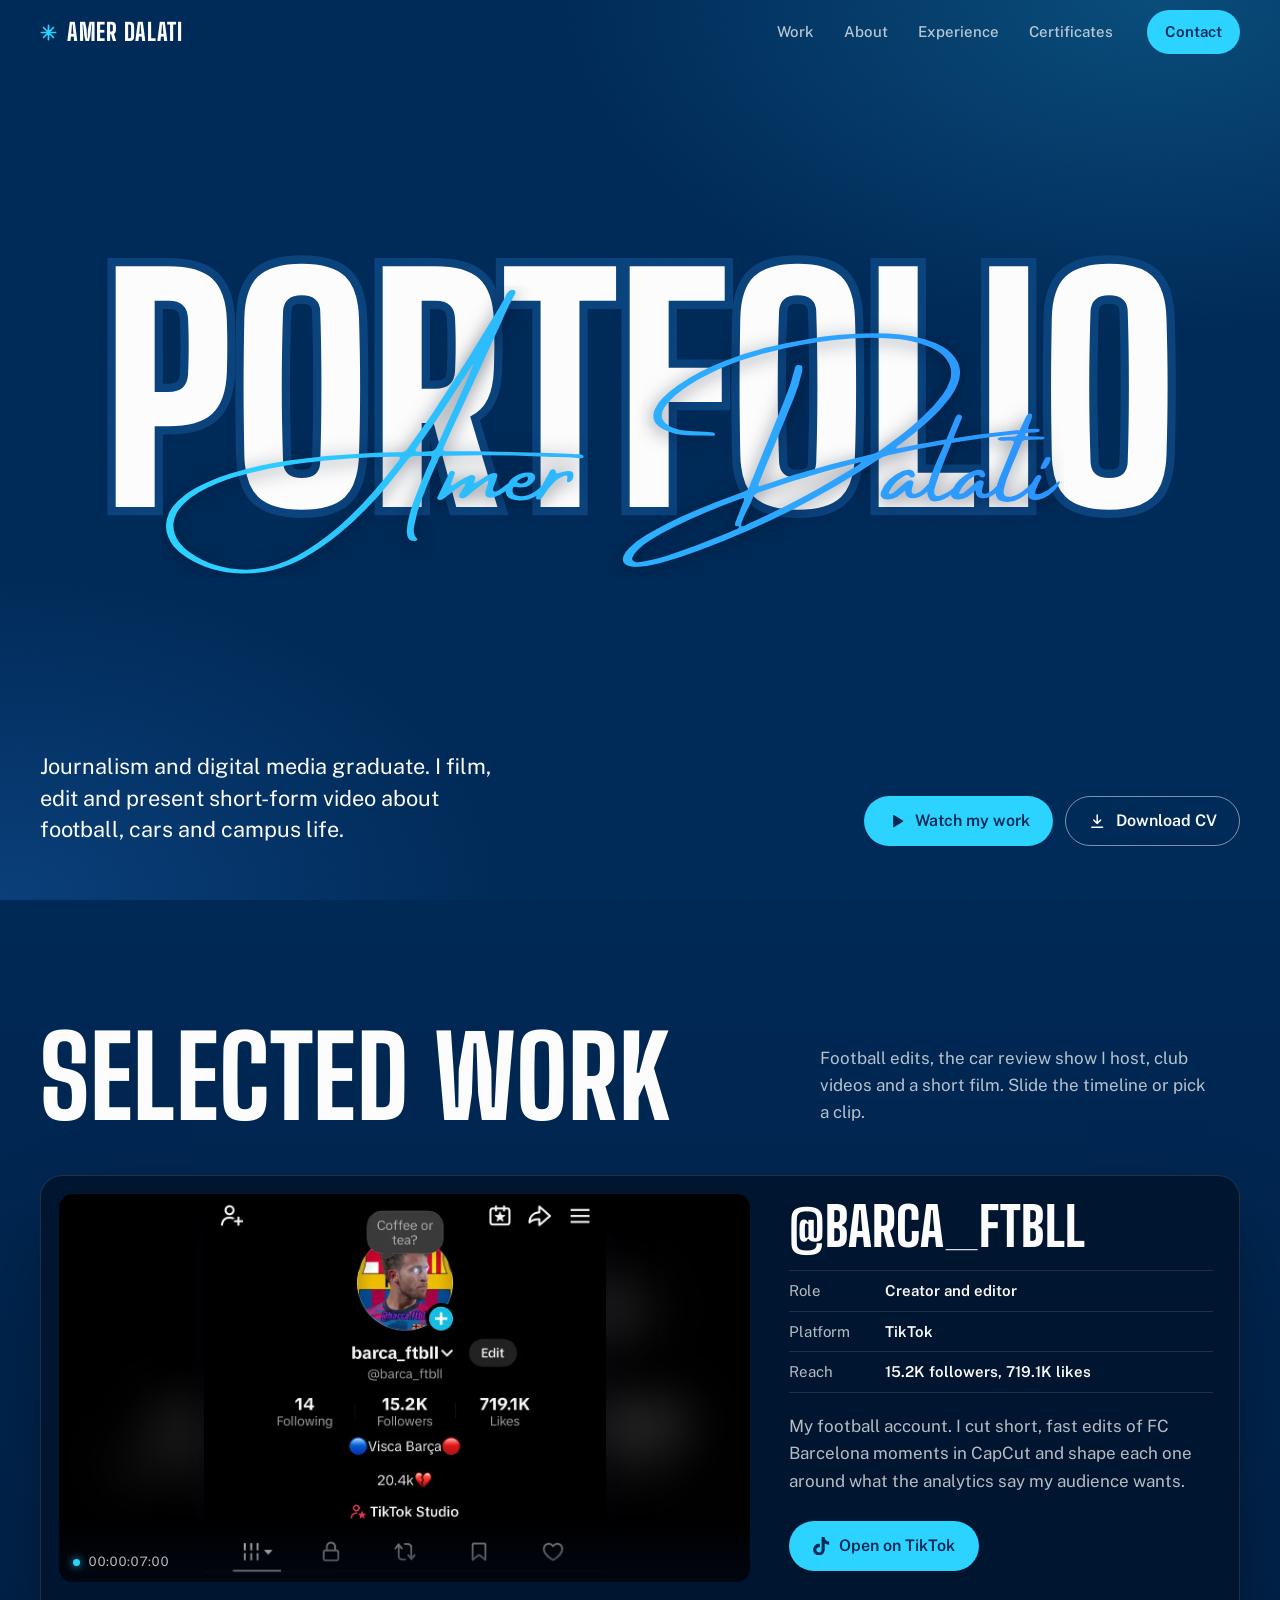
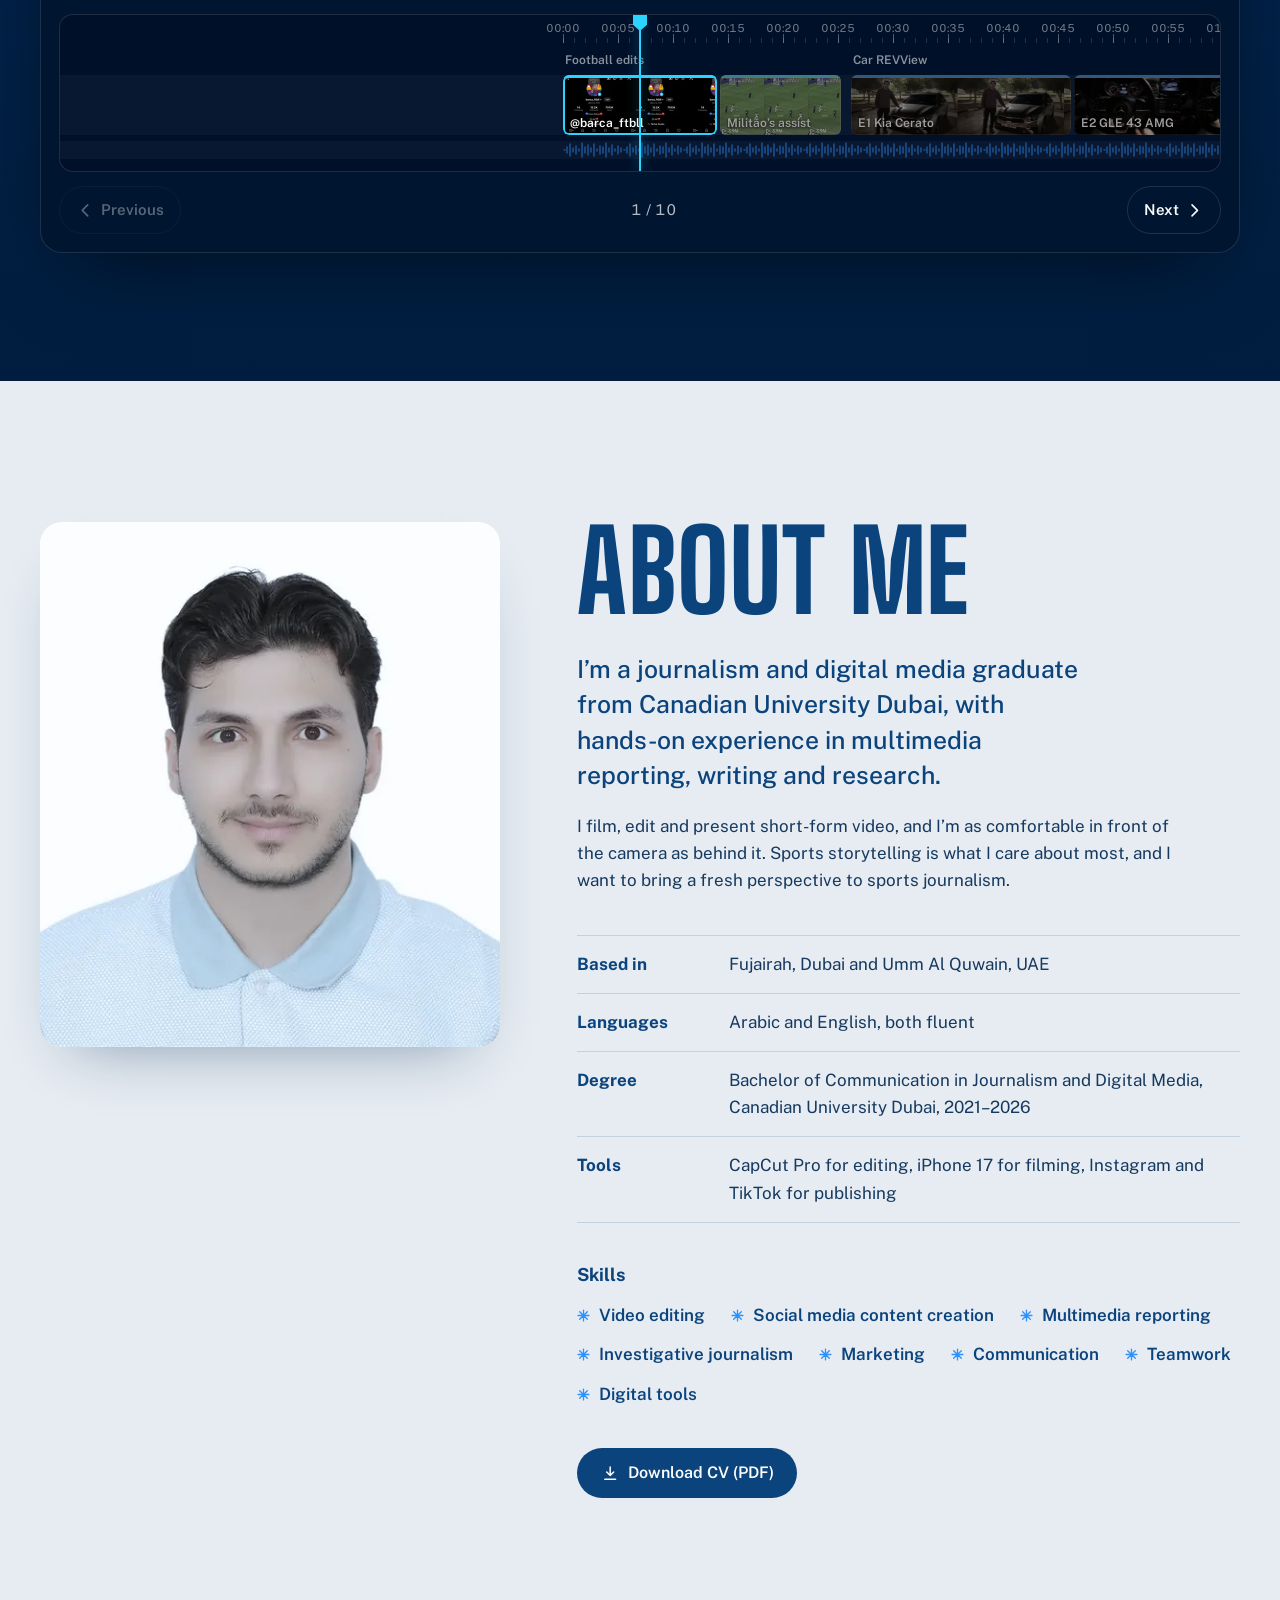
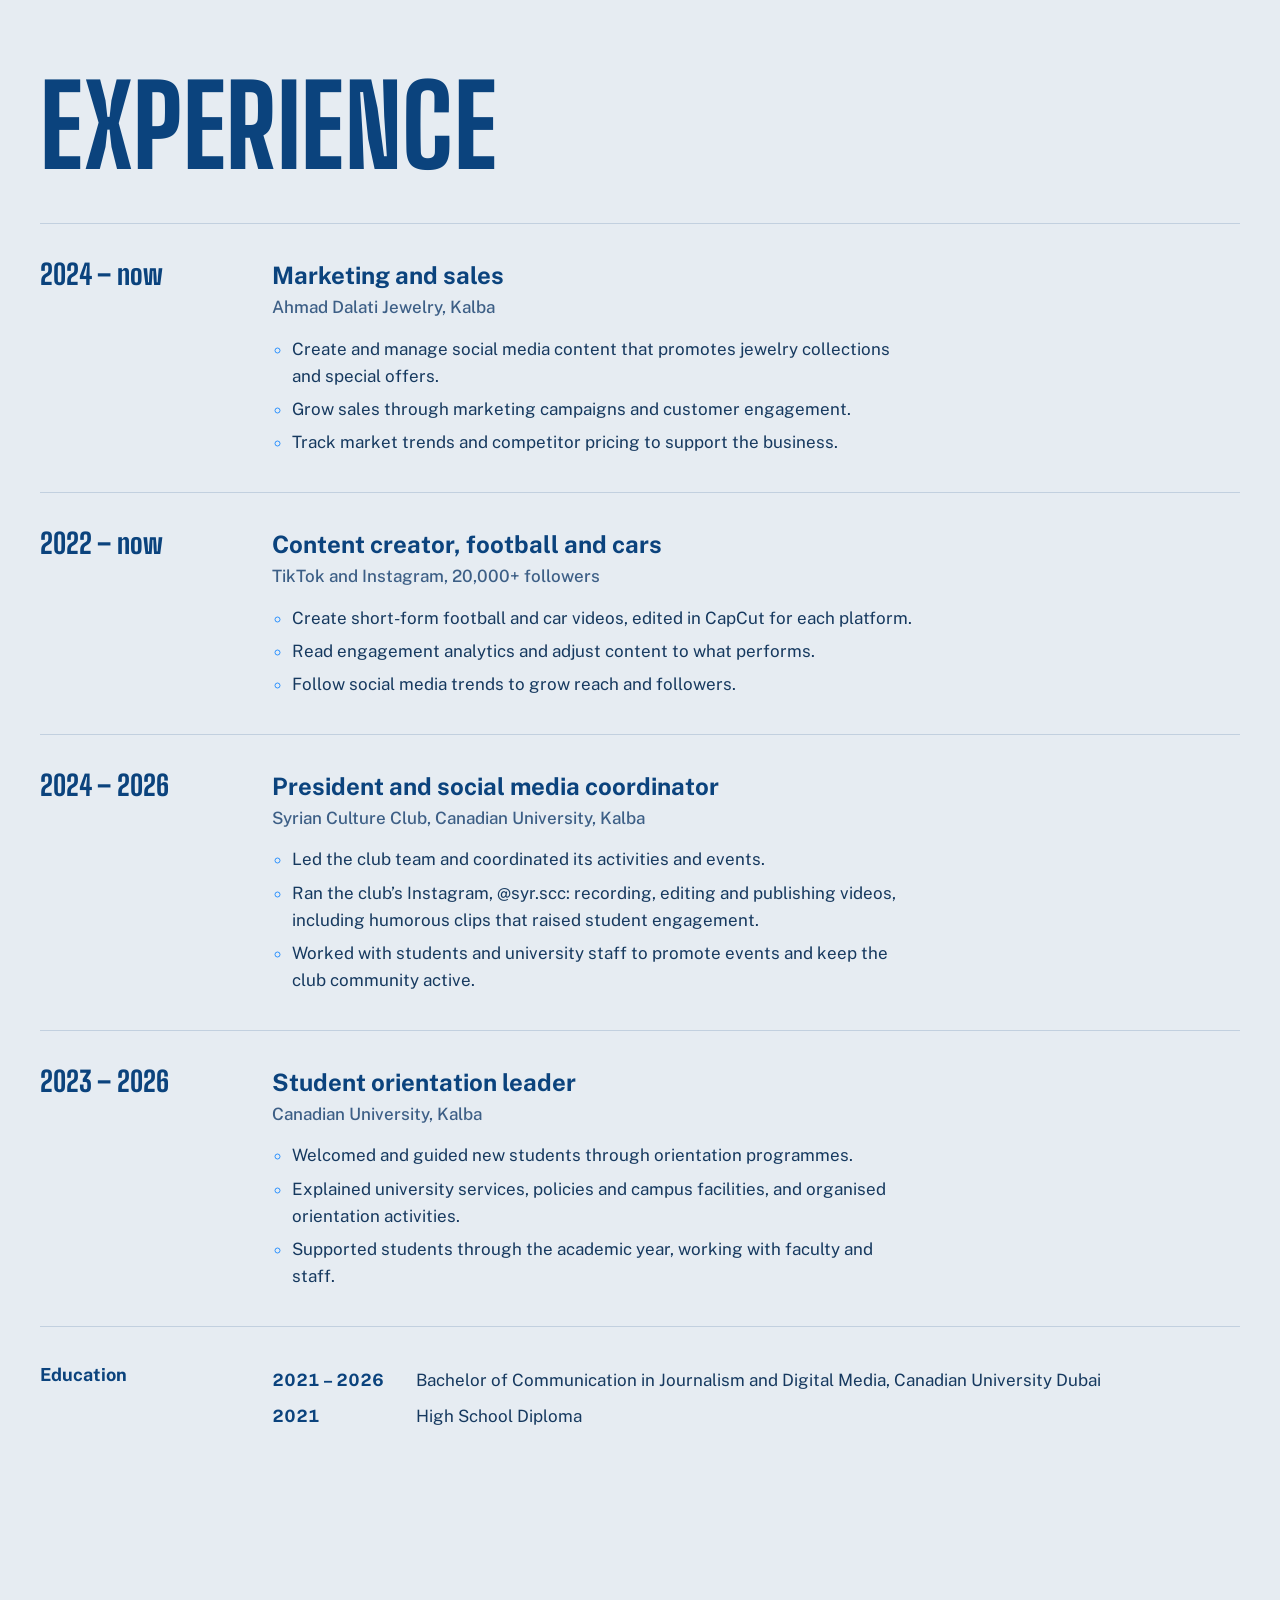
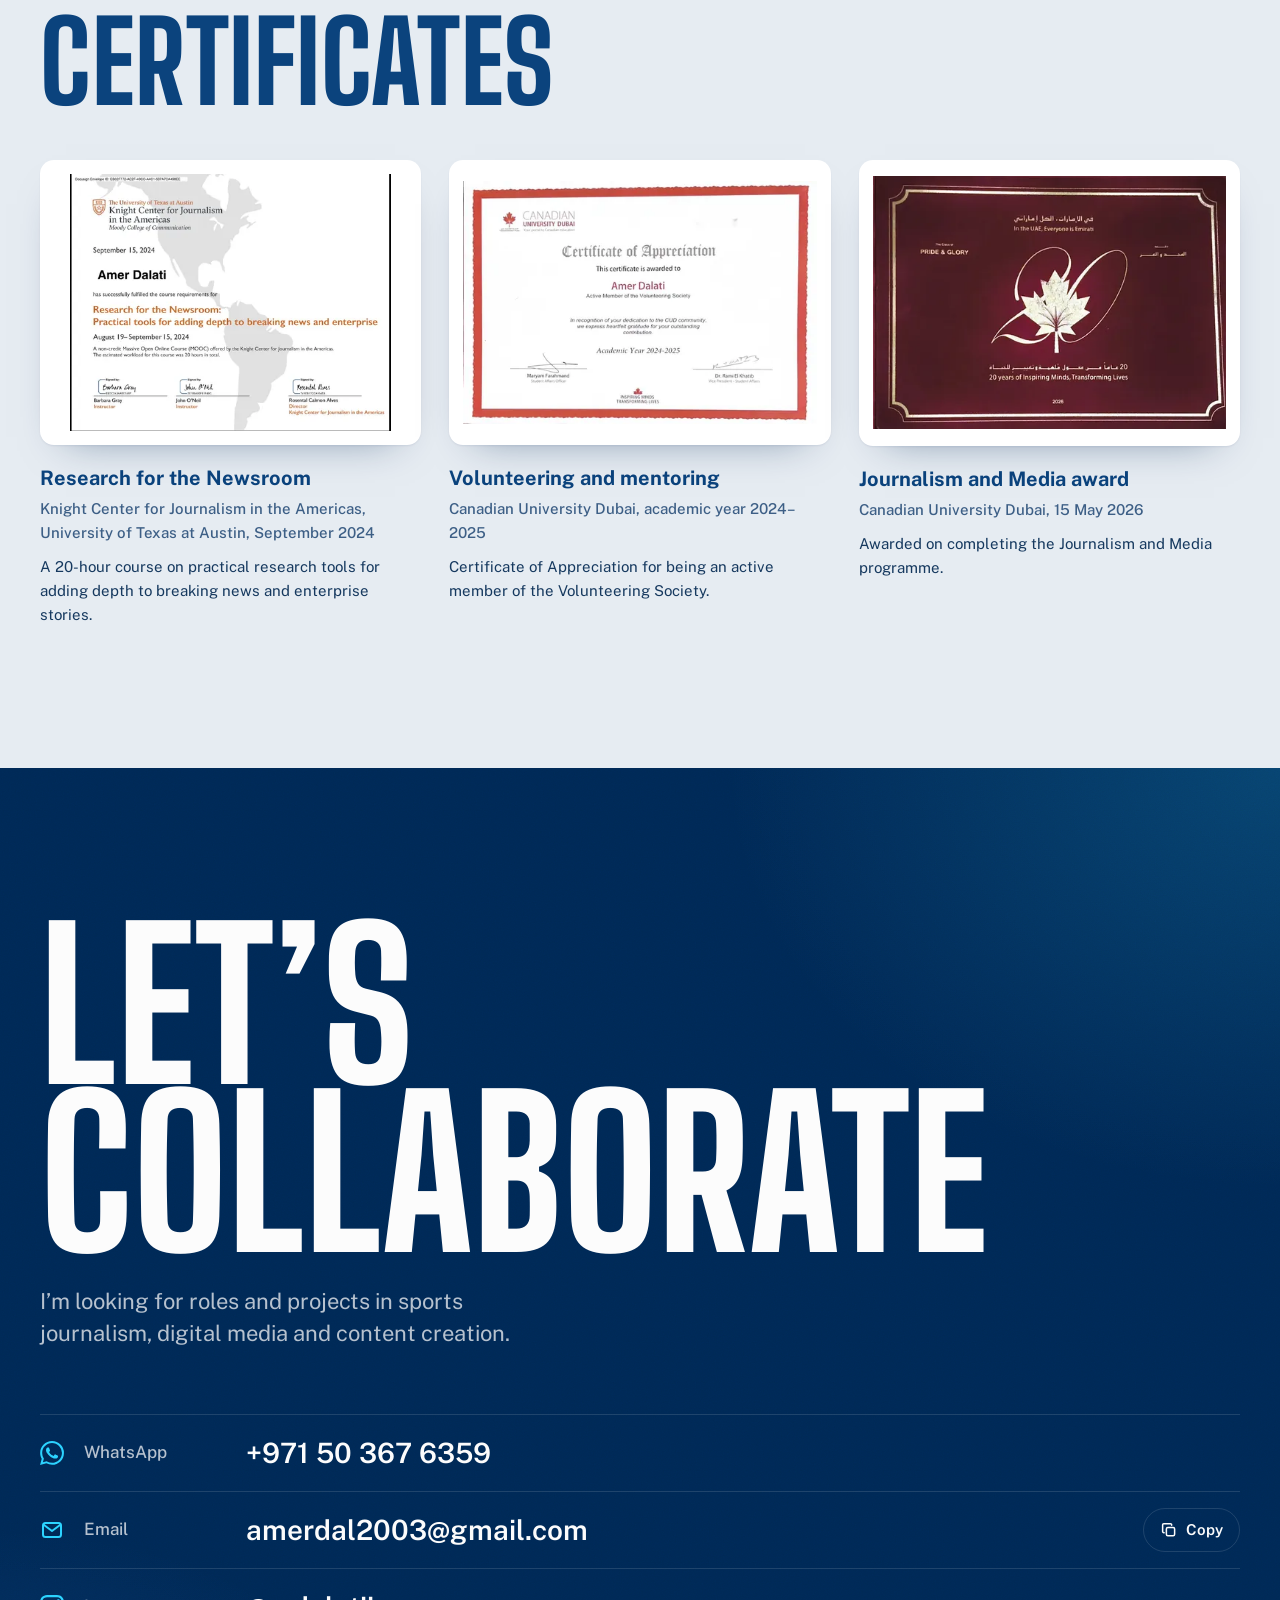
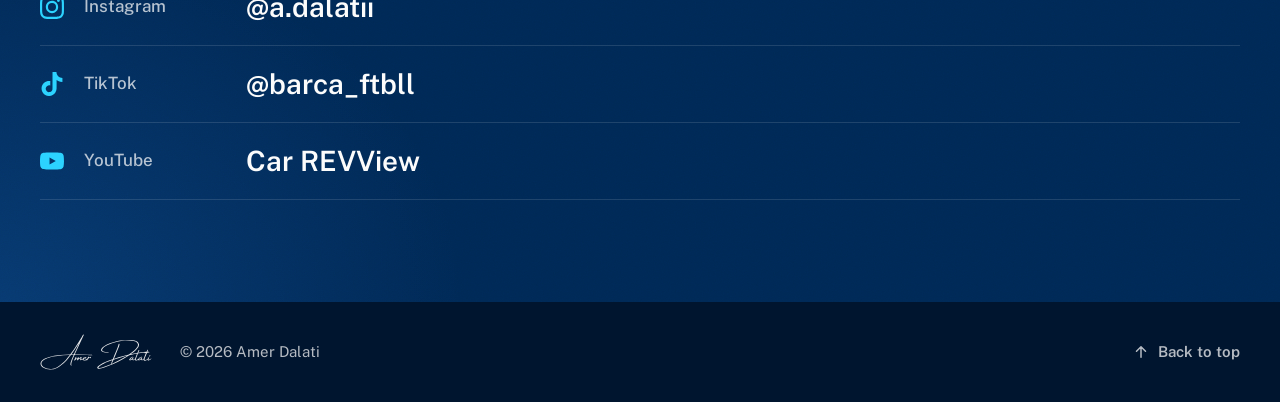
==== commit e9db376b: "Make fonts and timeline behave the same in Safari Testing in WebKit showed two engine differences: -" ====
--- a/index.html
+++ b/index.html
@@ -25,8 +25,8 @@
   <link rel="apple-touch-icon" href="apple-touch-icon.png">
   <link rel="manifest" href="site.webmanifest">
 
-  <link rel="preload" href="assets/fonts/big-shoulders-display.woff2" as="font" type="font/woff2" crossorigin>
-  <link rel="preload" href="assets/fonts/public-sans.woff2" as="font" type="font/woff2" crossorigin>
+  <link rel="preload" href="assets/fonts/big-shoulders-display-800.woff2" as="font" type="font/woff2" crossorigin>
+  <link rel="preload" href="assets/fonts/public-sans-400.woff2" as="font" type="font/woff2" crossorigin>
   <link rel="stylesheet" href="assets/css/style.css">
   <script>document.documentElement.classList.add('js');</script>
   <script type="module" src="assets/js/main.js"></script>
@@ -159,7 +159,7 @@
       <div class="wrap">
         <div class="section-head">
           <h2 class="display" id="work-title">Selected work</h2>
-          <p class="lede">Football edits, the car review show I host, club videos and a short film. Slide the timeline or pick a clip.</p>
+          <p class="lede">Football edits, the car review show I host, club videos and a short film.<span class="js-only"> Slide the timeline or pick a clip.</span></p>
         </div>
 
         <div class="editor" data-editor>
--- a/assets/css/style.css
+++ b/assets/css/style.css
@@ -1,26 +1,41 @@
 /* Amer Dalati — portfolio
    Colours, type and signature come from Amer's own Canva portfolio. */
 
-/* ---------- Fonts (self-hosted, SIL Open Font License) ---------- */
+/* ---------- Fonts (self-hosted, SIL Open Font License) ----------
+   Static weights rather than variable fonts, so every browser engine renders the same weight. */
 @font-face {
   font-family: "Big Shoulders Display";
-  src: url("../fonts/big-shoulders-display.woff2") format("woff2");
-  font-weight: 100 900;
+  src: url("../fonts/big-shoulders-display-800.woff2") format("woff2");
+  font-weight: 800;
   font-style: normal;
   font-display: block;
 }
 @font-face {
   font-family: "Public Sans";
-  src: url("../fonts/public-sans.woff2") format("woff2");
-  font-weight: 100 900;
+  src: url("../fonts/public-sans-400.woff2") format("woff2");
+  font-weight: 400;
   font-style: normal;
   font-display: swap;
 }
 @font-face {
   font-family: "Public Sans";
-  src: url("../fonts/public-sans-italic.woff2") format("woff2");
-  font-weight: 100 900;
-  font-style: italic;
+  src: url("../fonts/public-sans-500.woff2") format("woff2");
+  font-weight: 500;
+  font-style: normal;
+  font-display: swap;
+}
+@font-face {
+  font-family: "Public Sans";
+  src: url("../fonts/public-sans-600.woff2") format("woff2");
+  font-weight: 600;
+  font-style: normal;
+  font-display: swap;
+}
+@font-face {
+  font-family: "Public Sans";
+  src: url("../fonts/public-sans-700.woff2") format("woff2");
+  font-weight: 700;
+  font-style: normal;
   font-display: swap;
 }
 
@@ -138,6 +153,10 @@
   border: 0;
 }
 
+html:not(.js) .js-only {
+  display: none;
+}
+
 .skip-link {
   position: fixed;
   top: 12px;
@@ -195,7 +214,7 @@
   border-radius: 999px;
   font-family: var(--font-body);
   font-size: 1rem;
-  font-weight: 650;
+  font-weight: 600;
   line-height: 1.1;
   text-decoration: none;
   white-space: nowrap;
@@ -323,7 +342,7 @@
   border-radius: 999px;
   color: var(--paper-soft);
   font-size: 0.9375rem;
-  font-weight: 550;
+  font-weight: 500;
   text-decoration: none;
   transition: color 0.2s, background-color 0.2s;
 }
@@ -611,7 +630,8 @@
   gap: 12px;
 }
 
-@media (max-width: 639px) {
+/* Phones and portrait tablets: stack the word and sign across it like an autograph. */
+@media (max-width: 639px), (max-aspect-ratio: 4 / 5) {
   .hero-title {
     font-size: min(46vw, 25svh);
   }
@@ -621,11 +641,14 @@
   }
 
   .signature {
-    width: 114%;
-    max-width: calc(100vw - 12px);
-    transform: translate(-1%, 12%) rotate(-9deg);
-  }
-
+    width: 112%;
+    /* rotating by 9° widens the box by ~4%, so cap it to stay on screen */
+    max-width: calc((100vw - 8px) / 1.04);
+    transform: translateY(12%) rotate(-9deg);
+  }
+}
+
+@media (max-width: 639px) {
   .hero-actions {
     width: 100%;
   }
@@ -798,7 +821,7 @@
   margin: 14px 0 16px;
   color: var(--cyan);
   font-size: 0.9375rem;
-  font-weight: 650;
+  font-weight: 600;
 }
 
 .clip-facts {
@@ -1139,7 +1162,7 @@
   overflow: hidden;
   color: #fff;
   font-size: 0.75rem;
-  font-weight: 650;
+  font-weight: 600;
   line-height: 1.2;
   text-align: left;
   text-overflow: ellipsis;
@@ -1409,7 +1432,7 @@
 .job-dates {
   font-family: var(--font-display);
   font-size: 1.75rem;
-  font-weight: 700;
+  font-weight: 800;
   line-height: 1;
   font-variant-numeric: tabular-nums;
   white-space: nowrap;
@@ -1424,7 +1447,7 @@
 .job-org {
   margin: 4px 0 14px;
   color: var(--ink-soft);
-  font-weight: 550;
+  font-weight: 500;
 }
 
 .job ul {
@@ -1574,7 +1597,7 @@
 .cert-meta {
   color: var(--ink-soft);
   font-size: 0.9375rem;
-  font-weight: 550;
+  font-weight: 500;
 }
 
 .cert-text {
@@ -1648,13 +1671,13 @@
 
 .contact-label {
   color: var(--paper-soft);
-  font-weight: 550;
+  font-weight: 500;
 }
 
 .contact-value {
   overflow-wrap: break-word;
   font-size: clamp(1.125rem, 2.3vw, 1.75rem);
-  font-weight: 650;
+  font-weight: 600;
   line-height: 1.25;
   transition: color 0.2s;
 }
